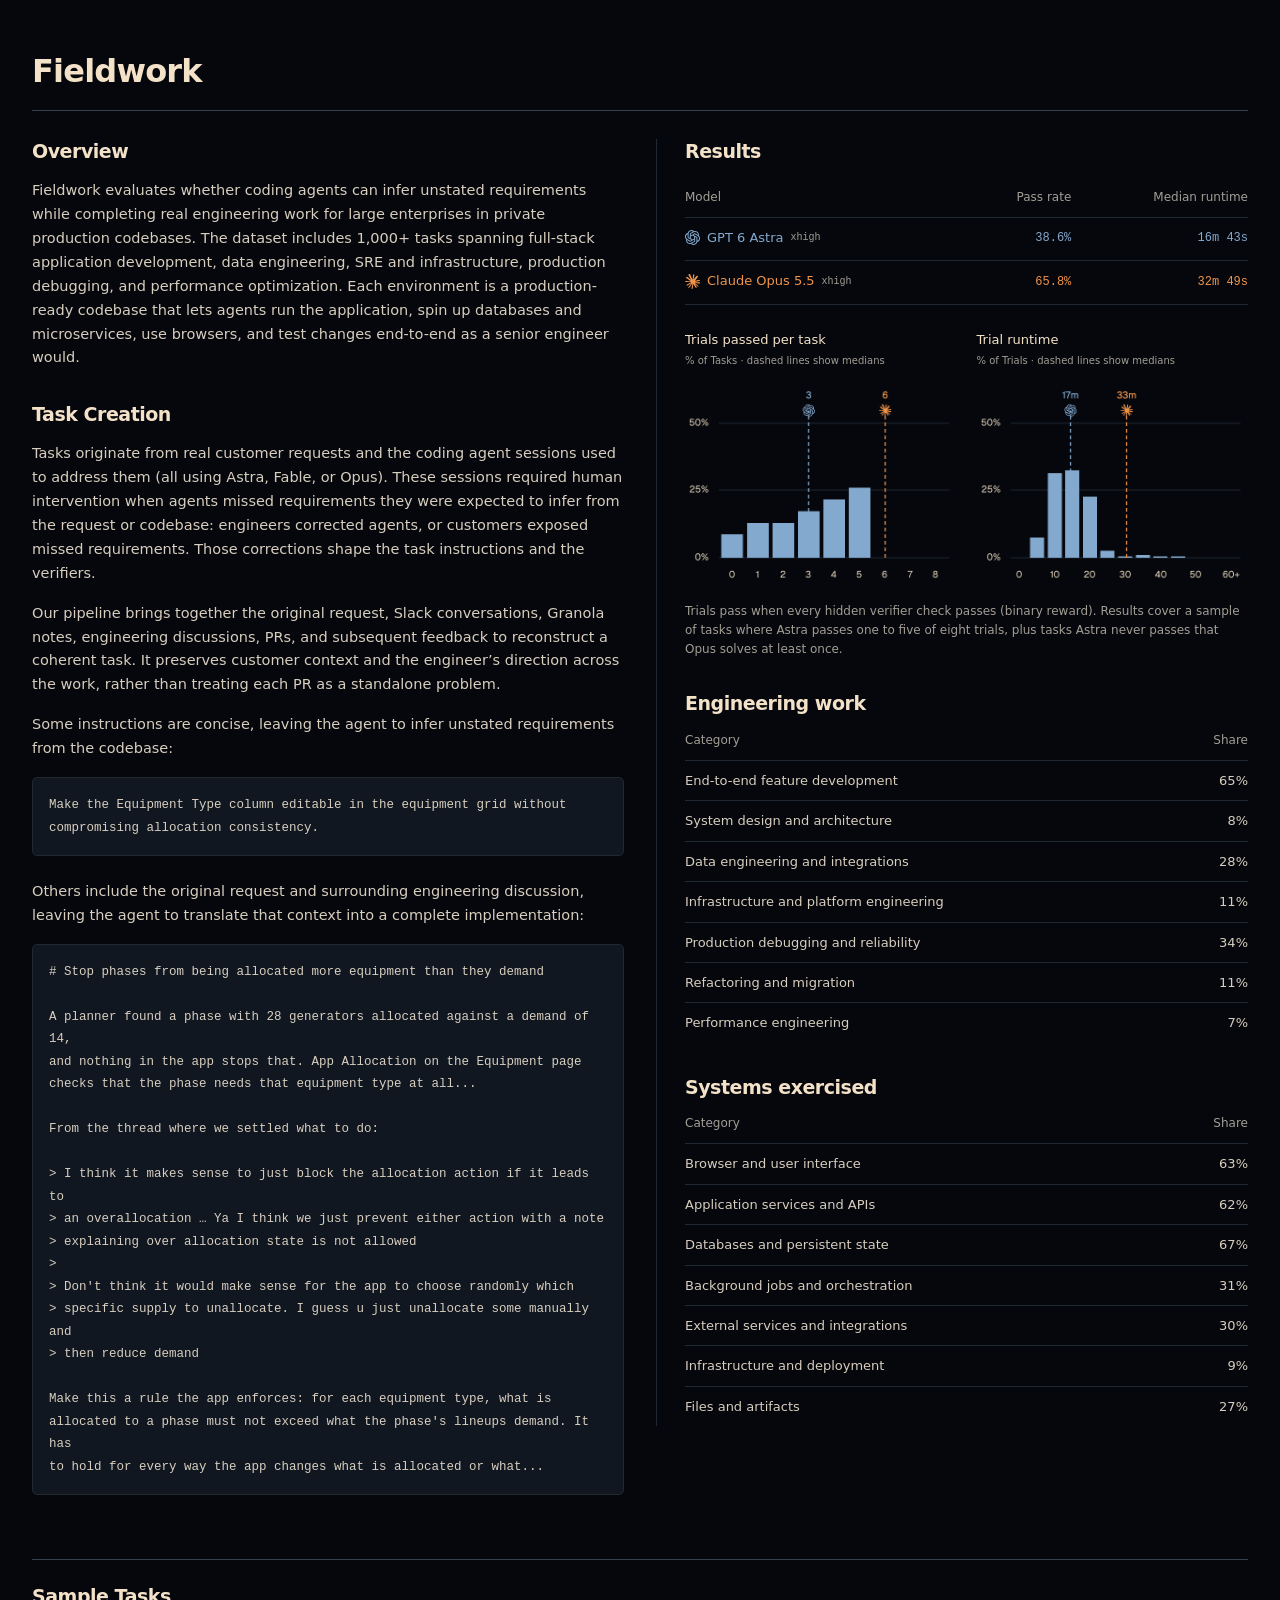
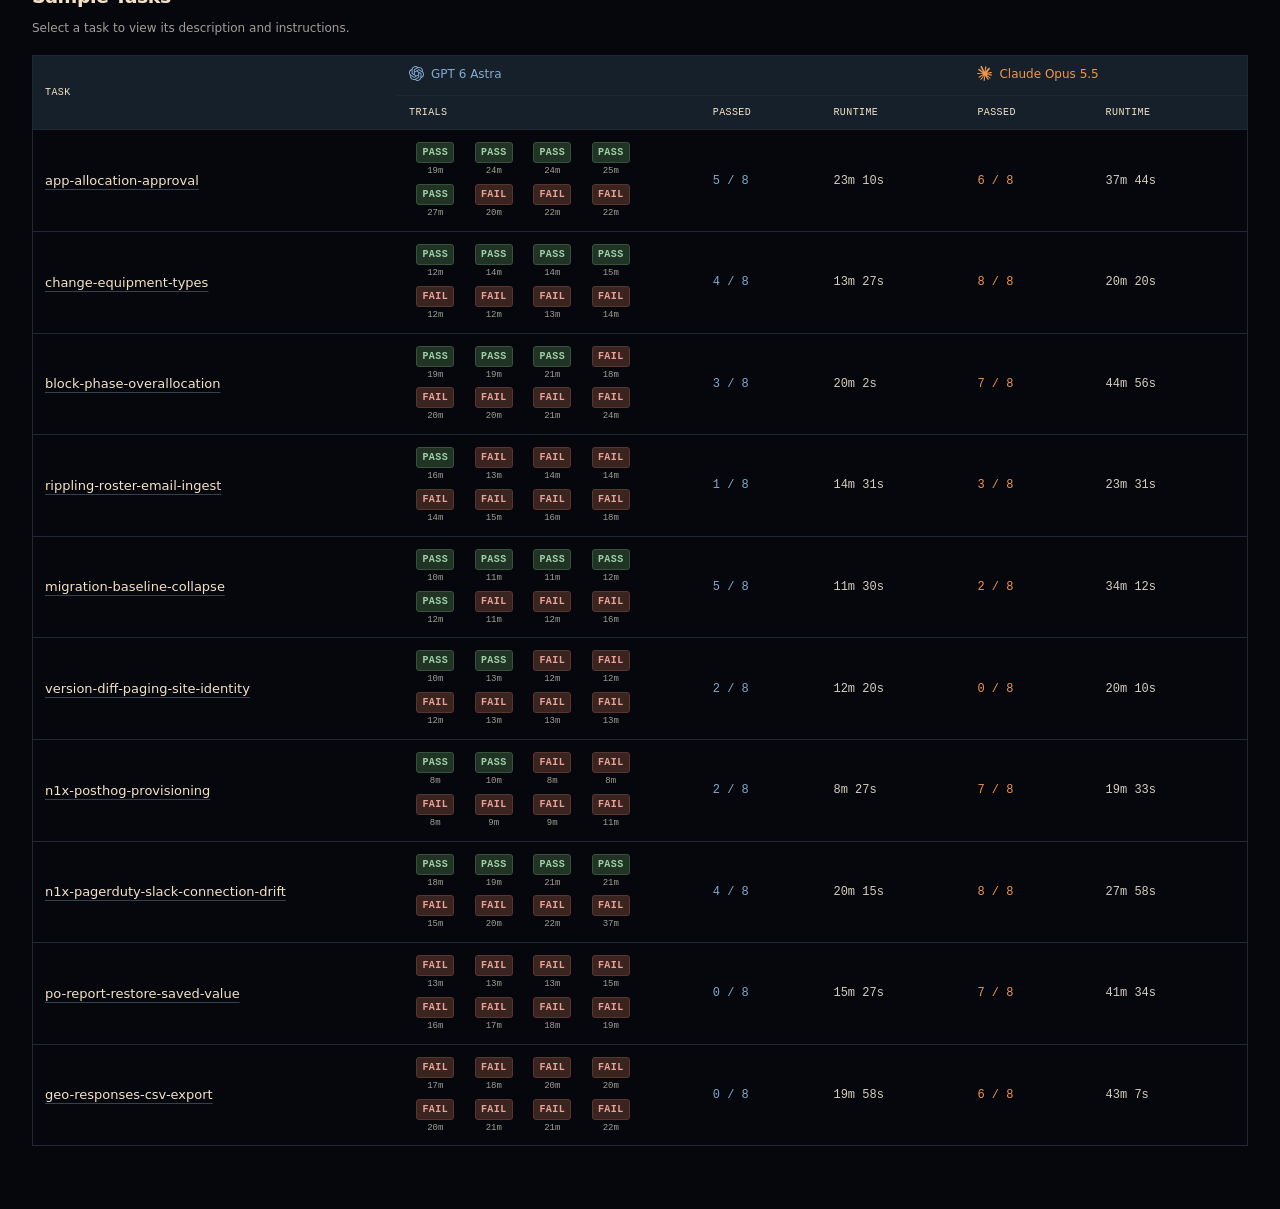
==== fieldwork/index.html @ 77f6440c "Add fieldwork" ====
<!DOCTYPE html>
<html lang="en">
<head>
  <meta charset="utf-8">
  <meta name="viewport" content="width=device-width, initial-scale=1">
  <meta name="description" content="Fieldwork evaluates coding agents on real engineering tasks in private production codebases.">
  <meta name="robots" content="noindex, nofollow">
  <meta name="color-scheme" content="dark">
  <title>Fieldwork</title>
  <style>
:root {
  color-scheme: dark;
  --paper: #05070c; --ink: #f4e2c8; --text: #d8cebf; --muted: #a39e95;
  --rule: #202832; --rule-strong: #35414e; --panel: #101720; --head: #16202a;
  --astra: #84a9ce; --opus: #f0954a;
  --mono: ui-monospace, SFMono-Regular, Menlo, Consolas, monospace;
}
* { box-sizing: border-box; }
body { margin: 0; background: var(--paper); color: var(--text); font: 14.5px/1.65 system-ui, sans-serif; }
main { max-width: 1344px; margin: 0 auto; padding: 52px 32px 64px; }
header { border-bottom: 1px solid var(--rule-strong); padding-bottom: 20px; }
h1,h2 { color: var(--ink); font-weight: 600; letter-spacing: -.025em; }
h1 { margin: 0; font-size: 32px; line-height: 1.2; }
h2 { margin: 0 0 14px; font-size: 19px; line-height: 1.35; }
p { margin: 0 0 16px; }
.columns { display: grid; grid-template-columns: 1fr 1fr; align-items: start; gap: 32px; margin-top: 28px; }
.columns > *, section { min-width: 0; }
section + section { margin-top: 32px; }
aside { padding-left: 28px; border-left: 1px solid var(--rule); }
pre { padding: 16px; margin: 12px 0 24px; background: var(--panel); border: 1px solid var(--rule); border-radius: 5px; white-space: pre-wrap; overflow-wrap: anywhere; font: 12.5px/1.8 var(--mono); }
code { font: inherit; }
table { width: 100%; border-collapse: collapse; font-size: 13px; font-variant-numeric: tabular-nums; }
th,td { font-weight: 400; text-align: left; }
.coverage th,.coverage td { padding: 9px 0; border-bottom: 1px solid var(--rule); }
.coverage thead th { padding-top: 0; color: var(--muted); font-size: 12px; }
.coverage td,.coverage th:last-child { text-align: right; padding-left: 20px; }
.coverage tbody tr:last-child > * { border-bottom: 0; }
.results th,.results td { padding: 9px 0; border-bottom: 1px solid var(--rule); }
.results th { color: var(--muted); font-size: 12px; }
.results td:not(:first-child),.results th:not(:first-child) { text-align: right; padding-left: 12px; white-space: nowrap; }
.results td:not(:first-child) { font-family: var(--mono); font-size: 12px; }
.model { display: inline-flex; align-items: center; gap: 7px; white-space: nowrap; }
.model-mark { width: 15px; height: 15px; flex-shrink: 0; }
.effort { color: var(--muted); font: 10px var(--mono); }
.astra { color: var(--astra); }
.opus { color: var(--opus); }
.charts { display: grid; grid-template-columns: 1fr 1fr; gap: 20px; margin: 24px 0 16px; }
figure { min-width: 0; margin: 0; }
figcaption { color: var(--ink); font-size: 13px; margin-bottom: 10px; }
figcaption span { display: block; color: var(--muted); font-size: 10px; margin-top: 2px; }
figure img { display: block; width: 100%; height: auto; }
.note { color: var(--muted); font-size: 12px; line-height: 1.6; }
.samples { border-top: 1px solid var(--rule-strong); padding-top: 24px; margin-top: 40px; }
.tasks { border: 1px solid var(--rule); }
.tasks thead th { padding: 9px 12px; background: var(--head); color: var(--ink); font: 10px/1.5 var(--mono); text-transform: uppercase; letter-spacing: .04em; }
.tasks thead .model { font-family: system-ui, sans-serif; font-size: 12px; text-transform: none; letter-spacing: 0; }
.tasks th,.tasks td { padding: 12px; border-bottom: 1px solid var(--rule); }
.tasks tbody th { color: var(--ink); overflow-wrap: anywhere; width: 30%; font-weight: 500; }
.tasks tbody tr:hover { background: var(--panel); }
.tasks .trials { width: 25%; }
.number { white-space: nowrap; font: 12px var(--mono); }
.trial-chips { display: grid; grid-template-columns: repeat(4,minmax(0,1fr)); gap: 7px 6px; max-width: 228px; }
.trial { display: flex; flex-direction: column; align-items: center; gap: 3px; }
.trial > span { padding: 2px 5px; border: 1px solid; border-radius: 3px; font: 600 10px/1.5 var(--mono); letter-spacing: .04em; }
.trial small { color: var(--muted); font: 9px/1.2 var(--mono); }
.trial.pass > span { background: #213325; color: #9fd0a8; border-color: #35523b; }
.trial.fail > span { background: #3a2420; color: #eaa197; border-color: #5a3530; }
@media (max-width: 1000px) {
  .columns { grid-template-columns: 1fr; }
  aside { border-left: 0; border-top: 1px solid var(--rule); padding: 28px 0 0; }
  .charts { gap: 32px; }
  .tasks th,.tasks td { padding: 10px 8px; }
  .tasks tbody th { width: 26%; }
}
@media (max-width: 760px) {
  main { padding: 32px 20px 40px; }
  .tasks,.tasks tbody { display: block; border: 0; }
  .tasks thead { position: absolute; width: 1px; height: 1px; overflow: hidden; clip-path: inset(50%); }
  .tasks tbody tr { display: grid; grid-template-columns: 1fr 1fr; border: 1px solid var(--rule); margin-bottom: 16px; }
  .tasks tbody th { width: auto; grid-column: 1 / -1; background: var(--head); padding: 12px 14px; }
  .tasks td { width: auto; padding: 12px 14px; border: 0; }
  .tasks td::before { content: attr(data-label); display: block; margin-bottom: 8px; font: 11px/1.5 system-ui, sans-serif; color: var(--muted); }
  .tasks td.trials { width: auto; grid-column: 1 / -1; border-bottom: 1px solid var(--rule); }
  .trial-chips { grid-template-columns: repeat(8,minmax(0,1fr)); max-width: 480px; }
}
@media (max-width: 480px) {
  .charts { grid-template-columns: 1fr; gap: 24px; }
  .model { gap: 5px; }
  .results { font-size: 12px; }
  .results td:not(:first-child),.results th:not(:first-child) { padding-left: 8px; }
  .trial-chips { grid-template-columns: repeat(4,minmax(0,1fr)); max-width: 240px; }
}
@media print {
  @page { size: A4; margin: 15mm; }
  body { print-color-adjust: exact; -webkit-print-color-adjust: exact; font-size: 10pt; }
  main { max-width: none; padding: 0; }
  .columns { display: block; }
  aside,.samples { break-before: page; border: 0; padding: 0; margin-top: 0; }
  .charts { grid-template-columns: 1fr 1fr; }
  pre { font-size: 8pt; }
  h2 { break-after: avoid; }
  figure,tr { break-inside: avoid; }
  .tasks { display: table; border: 1px solid var(--rule); font-size: 8pt; }
  .tasks thead { display: table-header-group; position: static; width: auto; height: auto; clip-path: none; }
  .tasks tbody { display: table-row-group; }
  .tasks tbody tr { display: table-row; }
  .tasks tbody th,.tasks td,.tasks td.trials { display: table-cell; width: auto; padding: 7px 5px; background: transparent; border-bottom: 1px solid var(--rule); }
  .tasks td::before { display: none; }
  .tasks thead th { padding: 7px 5px; }
  .number { font-size: 8pt; }
  .trial-chips { grid-template-columns: repeat(4,minmax(0,1fr)); gap: 5px 3px; }
  .trial > span { font-size: 7px; padding: 1px 3px; }
  .trial small { font-size: 7px; }
}

/* Task instructions are embedded below, so opening a sample needs no network. */
.task-open { border: 0; padding: 0; background: none; color: inherit; font: inherit; text-align: left; overflow-wrap: anywhere; cursor: pointer; text-decoration: underline; text-decoration-color: var(--rule-strong); text-underline-offset: 4px; }
.task-open:hover { text-decoration-color: var(--ink); }
.task-open:focus-visible,.dialog-close:focus-visible { outline: 2px solid var(--astra); outline-offset: 5px; border-radius: 2px; }
.tasks tbody tr { cursor: pointer; }
.samples-hint { color: var(--muted); font-size: 12px; margin-top: -5px; }
body.dialog-open { overflow: hidden; }
.task-dialog { width: calc(100% - 32px); max-width: 960px; max-height: 85dvh; padding: 0; margin: auto; border: 1px solid var(--rule-strong); border-radius: 10px; background: var(--paper); color: var(--text); box-shadow: 0 24px 90px #0009; }
.task-dialog[open] { display: flex; flex-direction: column; }
.task-dialog::backdrop { background: #000a; }
.task-dialog header { display: flex; align-items: flex-start; justify-content: space-between; gap: 20px; flex-shrink: 0; padding: 20px 24px; }
.task-dialog h2 { margin: 0; padding: 9px 0; font-size: 20px; overflow-wrap: anywhere; }
.dialog-close { flex-shrink: 0; width: 44px; height: 44px; border: 1px solid var(--rule); border-radius: 6px; color: var(--ink); background: var(--panel); font: 24px/1 system-ui, sans-serif; cursor: pointer; }
.dialog-close:hover { border-color: var(--muted); }
.dialog-body { padding: 24px; overflow-y: auto; overscroll-behavior: contain; min-height: 0; }
.dialog-body h3 { margin: 0 0 12px; color: var(--muted); font: 11px/1.5 var(--mono); letter-spacing: .08em; text-transform: uppercase; }
.dialog-body pre { margin-bottom: 0; }
@media (max-width: 480px) {
  .task-dialog { max-height: 90dvh; }
  .task-dialog header { padding: 12px 16px; gap: 10px; }
  .task-dialog h2 { font-size: 17px; }
  .dialog-body { padding: 20px 16px; }
}
@media print {
  .task-dialog,.samples-hint { display: none !important; }
  .task-open { text-decoration: none; }
  body.dialog-open { overflow: visible; }
}
</style>
</head>
<body>
<!-- Standalone snapshot of docs/fieldwork.pdf. Layout and model marks adapted from
     nplus1/zendo/web/src/components/public. Charts are embedded from the PDF. -->
<main>
  <article>
    <header><h1>Fieldwork</h1></header>
    <div class="columns">
      <div>
        <section aria-labelledby="overview"><h2 id="overview">Overview</h2><p>Fieldwork evaluates whether coding agents can infer unstated requirements while completing real engineering work for large enterprises in private production codebases. The dataset includes 1,000+ tasks spanning full-stack application development, data engineering, SRE and infrastructure, production debugging, and performance optimization. Each environment is a production-ready codebase that lets agents run the application, spin up databases and microservices, use browsers, and test changes end-to-end as a senior engineer would.</p></section>
        <section aria-labelledby="creation">
          <h2 id="creation">Task Creation</h2>
          <p>Tasks originate from real customer requests and the coding agent sessions used to address them (all using Astra, Fable, or Opus). These sessions required human intervention when agents missed requirements they were expected to infer from the request or codebase: engineers corrected agents, or customers exposed missed requirements. Those corrections shape the task instructions and the verifiers.</p><p>Our pipeline brings together the original request, Slack conversations, Granola notes, engineering discussions, PRs, and subsequent feedback to reconstruct a coherent task. It preserves customer context and the engineer’s direction across the work, rather than treating each PR as a standalone problem.</p><p>Some instructions are concise, leaving the agent to infer unstated requirements from the codebase:</p>
          <pre><code>Make the Equipment Type column editable in the equipment grid without compromising allocation consistency.</code></pre>
          <p>Others include the original request and surrounding engineering discussion, leaving the agent to translate that context into a complete implementation:</p>
          <pre><code># Stop phases from being allocated more equipment than they demand

A planner found a phase with 28 generators allocated against a demand of 14,
and nothing in the app stops that. App Allocation on the Equipment page
checks that the phase needs that equipment type at all...

From the thread where we settled what to do:

&gt; I think it makes sense to just block the allocation action if it leads to
&gt; an overallocation … Ya I think we just prevent either action with a note
&gt; explaining over allocation state is not allowed
&gt;
&gt; Don&#x27;t think it would make sense for the app to choose randomly which
&gt; specific supply to unallocate. I guess u just unallocate some manually and
&gt; then reduce demand

Make this a rule the app enforces: for each equipment type, what is
allocated to a phase must not exceed what the phase&#x27;s lineups demand. It has
to hold for every way the app changes what is allocated or what...</code></pre>
        </section>
      </div>
      <aside aria-label="Dataset results">
        <section aria-labelledby="results">
          <h2 id="results">Results</h2>
          <table class="results"><thead><tr><th scope="col">Model</th><th scope="col">Pass rate</th><th scope="col">Median runtime</th></tr></thead>
            <tbody>
              <tr><td><span class="model astra"><svg class="model-mark" viewBox="1.68 1.75 16.65 16.5" fill="currentColor" aria-hidden="true"><path d="M11.248 18.25q-.825 0-1.568-.314a4.3 4.3 0 0 1-1.32-.874 4 4 0 0 1-1.304.214 4 4 0 0 1-2.046-.544 4.27 4.27 0 0 1-1.518-1.485 4 4 0 0 1-.56-2.095q0-.48.131-1.04A4.4 4.4 0 0 1 2.04 10.71a4.07 4.07 0 0 1 .017-3.4 4.2 4.2 0 0 1 1.056-1.418 3.8 3.8 0 0 1 1.6-.842 3.9 3.9 0 0 1 .76-1.683q.593-.759 1.451-1.188a4.04 4.04 0 0 1 1.832-.429q.825 0 1.567.313.742.314 1.32.875a4 4 0 0 1 1.304-.215q1.106 0 2.046.545a4.14 4.14 0 0 1 1.501 1.485q.578.941.578 2.095 0 .48-.132 1.04.66.61 1.023 1.419.363.792.363 1.666 0 .892-.38 1.717a4.3 4.3 0 0 1-1.072 1.435 3.8 3.8 0 0 1-1.584.825 3.8 3.8 0 0 1-.775 1.683 4.06 4.06 0 0 1-1.436 1.188 4.04 4.04 0 0 1-1.832.429m-4.076-2.062q.825 0 1.435-.347l3.103-1.782a.36.36 0 0 0 .164-.313v-1.42L7.881 14.62a.67.67 0 0 1-.726 0l-3.118-1.798a.5.5 0 0 1-.017.115v.198q0 .841.396 1.551.413.693 1.139 1.089a3.2 3.2 0 0 0 1.617.412m.165-2.69a.4.4 0 0 0 .181.05q.083 0 .165-.05l1.238-.71-3.977-2.31a.7.7 0 0 1-.363-.643v-3.58q-.825.362-1.32 1.122a2.9 2.9 0 0 0-.495 1.65q0 .809.413 1.55.412.743 1.072 1.123zm3.91 3.663q.875 0 1.585-.396a2.96 2.96 0 0 0 1.534-2.64v-3.564a.32.32 0 0 0-.165-.297l-1.254-.726v4.604a.7.7 0 0 1-.363.643l-3.119 1.799a3 3 0 0 0 1.783.577m.627-6.039V8.878L10.01 7.822 8.129 8.878v2.244l1.881 1.056zM7.057 5.859a.7.7 0 0 1 .363-.644l3.119-1.798a3 3 0 0 0-1.782-.578q-.874 0-1.584.396A2.96 2.96 0 0 0 6.05 4.324a3.07 3.07 0 0 0-.396 1.551v3.547q0 .199.165.314l1.237.726zm8.383 7.887q.825-.364 1.303-1.123.495-.758.495-1.65a3.15 3.15 0 0 0-.412-1.55q-.413-.743-1.073-1.123l-3.086-1.782q-.099-.065-.181-.049a.3.3 0 0 0-.165.05l-1.238.692 3.993 2.327a.6.6 0 0 1 .264.264.64.64 0 0 1 .1.363zm-3.317-8.382a.63.63 0 0 1 .726 0l3.135 1.831v-.297q0-.792-.396-1.501a2.86 2.86 0 0 0-1.105-1.155q-.71-.43-1.65-.43-.825 0-1.436.347L8.294 5.941a.36.36 0 0 0-.165.314v1.418z"/></svg>GPT 6 Astra <span class="effort">xhigh</span></span></td><td class="astra">38.6%</td><td class="astra">16m 43s</td></tr>
              <tr><td><span class="model opus"><svg class="model-mark" viewBox="0 0 100 100" fill="currentColor" aria-hidden="true"><path d="m19.6 66.5 19.7-11 .3-1-.3-.5h-1l-3.3-.2-11.2-.3L14 53l-9.5-.5-2.4-.5L0 49l.2-1.5 2-1.3 2.9.2 6.3.5 9.5.6 6.9.4L38 49.1h1.6l.2-.7-.5-.4-.4-.4L29 41l-10.6-7-5.6-4.1-3-2-1.5-2-.6-4.2 2.7-3 3.7.3.9.2 3.7 2.9 8 6.1L37 36l1.5 1.2.6-.4.1-.3-.7-1.1L33 25l-6-10.4-2.7-4.3-.7-2.6c-.3-1-.4-2-.4-3l3-4.2L28 0l4.2.6L33.8 2l2.6 6 4.1 9.3L47 29.9l2 3.8 1 3.4.3 1h.7v-.5l.5-7.2 1-8.7 1-11.2.3-3.2 1.6-3.8 3-2L61 2.6l2 2.9-.3 1.8-1.1 7.7L59 27.1l-1.5 8.2h.9l1-1.1 4.1-5.4 6.9-8.6 3-3.5L77 13l2.3-1.8h4.3l3.1 4.7-1.4 4.9-4.4 5.6-3.7 4.7-5.3 7.1-3.2 5.7.3.4h.7l12-2.6 6.4-1.1 7.6-1.3 3.5 1.6.4 1.6-1.4 3.4-8.2 2-9.6 2-14.3 3.3-.2.1.2.3 6.4.6 2.8.2h6.8l12.6 1 3.3 2 1.9 2.7-.3 2-5.1 2.6-6.8-1.6-16-3.8-5.4-1.3h-.8v.4l4.6 4.5 8.3 7.5L89 80.1l.5 2.4-1.3 2-1.4-.2-9.2-7-3.6-3-8-6.8h-.5v.7l1.8 2.7 9.8 14.7.5 4.5-.7 1.4-2.6 1-2.7-.6-5.8-8-6-9-4.7-8.2-.5.4-2.9 30.2-1.3 1.5-3 1.2-2.5-2-1.4-3 1.4-6.2 1.6-8 1.3-6.4 1.2-7.9.7-2.6v-.2H49L43 72l-9 12.3-7.2 7.6-1.7.7-3-1.5.3-2.8L24 86l10-12.8 6-7.9 4-4.6-.1-.5h-.3L17.2 77.4l-4.7.6-2-2 .2-3 1-1 8-5.5Z"/></svg>Claude Opus 5.5 <span class="effort">xhigh</span></span></td><td class="opus">65.8%</td><td class="opus">32m 49s</td></tr>
            </tbody>
          </table>
          <div class="charts"><figure><figcaption>Trials passed per task<span>% of Tasks · dashed lines show medians</span></figcaption><img src="[data-uri]" width="578" height="440" alt="Astra trials passed per task, from zero to eight. Median: Astra 3, Opus 6."></figure><figure><figcaption>Trial runtime<span>% of Trials · dashed lines show medians</span></figcaption><img src="[data-uri]" width="578" height="440" alt="Astra trial runtime distribution in minutes. Median: Astra 17 minutes, Opus 33 minutes."></figure></div>
          <p class="note">Trials pass when every hidden verifier check passes (binary reward). Results cover a sample of tasks where Astra passes one to five of eight trials, plus tasks Astra never passes that Opus solves at least once.</p>
        </section>
        <section aria-label="Engineering work"><h2>Engineering work</h2><table class="coverage"><thead><tr><th scope="col">Category</th><th scope="col">Share</th></tr></thead><tbody><tr><th scope="row">End-to-end feature development</th><td>65%</td></tr><tr><th scope="row">System design and architecture</th><td>8%</td></tr><tr><th scope="row">Data engineering and integrations</th><td>28%</td></tr><tr><th scope="row">Infrastructure and platform engineering</th><td>11%</td></tr><tr><th scope="row">Production debugging and reliability</th><td>34%</td></tr><tr><th scope="row">Refactoring and migration</th><td>11%</td></tr><tr><th scope="row">Performance engineering</th><td>7%</td></tr></tbody></table></section>
        <section aria-label="Systems exercised"><h2>Systems exercised</h2><table class="coverage"><thead><tr><th scope="col">Category</th><th scope="col">Share</th></tr></thead><tbody><tr><th scope="row">Browser and user interface</th><td>63%</td></tr><tr><th scope="row">Application services and APIs</th><td>62%</td></tr><tr><th scope="row">Databases and persistent state</th><td>67%</td></tr><tr><th scope="row">Background jobs and orchestration</th><td>31%</td></tr><tr><th scope="row">External services and integrations</th><td>30%</td></tr><tr><th scope="row">Infrastructure and deployment</th><td>9%</td></tr><tr><th scope="row">Files and artifacts</th><td>27%</td></tr></tbody></table></section>
      </aside>
    </div>
    <section class="samples" aria-labelledby="samples">
      <h2 id="samples">Sample Tasks</h2>
      <p class="samples-hint">Select a task to view its description and instructions.</p>
      <table class="tasks">
        <thead>
          <tr><th scope="col" rowspan="2">Task</th><th scope="colgroup" colspan="3"><span class="model astra"><svg class="model-mark" viewBox="1.68 1.75 16.65 16.5" fill="currentColor" aria-hidden="true"><path d="M11.248 18.25q-.825 0-1.568-.314a4.3 4.3 0 0 1-1.32-.874 4 4 0 0 1-1.304.214 4 4 0 0 1-2.046-.544 4.27 4.27 0 0 1-1.518-1.485 4 4 0 0 1-.56-2.095q0-.48.131-1.04A4.4 4.4 0 0 1 2.04 10.71a4.07 4.07 0 0 1 .017-3.4 4.2 4.2 0 0 1 1.056-1.418 3.8 3.8 0 0 1 1.6-.842 3.9 3.9 0 0 1 .76-1.683q.593-.759 1.451-1.188a4.04 4.04 0 0 1 1.832-.429q.825 0 1.567.313.742.314 1.32.875a4 4 0 0 1 1.304-.215q1.106 0 2.046.545a4.14 4.14 0 0 1 1.501 1.485q.578.941.578 2.095 0 .48-.132 1.04.66.61 1.023 1.419.363.792.363 1.666 0 .892-.38 1.717a4.3 4.3 0 0 1-1.072 1.435 3.8 3.8 0 0 1-1.584.825 3.8 3.8 0 0 1-.775 1.683 4.06 4.06 0 0 1-1.436 1.188 4.04 4.04 0 0 1-1.832.429m-4.076-2.062q.825 0 1.435-.347l3.103-1.782a.36.36 0 0 0 .164-.313v-1.42L7.881 14.62a.67.67 0 0 1-.726 0l-3.118-1.798a.5.5 0 0 1-.017.115v.198q0 .841.396 1.551.413.693 1.139 1.089a3.2 3.2 0 0 0 1.617.412m.165-2.69a.4.4 0 0 0 .181.05q.083 0 .165-.05l1.238-.71-3.977-2.31a.7.7 0 0 1-.363-.643v-3.58q-.825.362-1.32 1.122a2.9 2.9 0 0 0-.495 1.65q0 .809.413 1.55.412.743 1.072 1.123zm3.91 3.663q.875 0 1.585-.396a2.96 2.96 0 0 0 1.534-2.64v-3.564a.32.32 0 0 0-.165-.297l-1.254-.726v4.604a.7.7 0 0 1-.363.643l-3.119 1.799a3 3 0 0 0 1.783.577m.627-6.039V8.878L10.01 7.822 8.129 8.878v2.244l1.881 1.056zM7.057 5.859a.7.7 0 0 1 .363-.644l3.119-1.798a3 3 0 0 0-1.782-.578q-.874 0-1.584.396A2.96 2.96 0 0 0 6.05 4.324a3.07 3.07 0 0 0-.396 1.551v3.547q0 .199.165.314l1.237.726zm8.383 7.887q.825-.364 1.303-1.123.495-.758.495-1.65a3.15 3.15 0 0 0-.412-1.55q-.413-.743-1.073-1.123l-3.086-1.782q-.099-.065-.181-.049a.3.3 0 0 0-.165.05l-1.238.692 3.993 2.327a.6.6 0 0 1 .264.264.64.64 0 0 1 .1.363zm-3.317-8.382a.63.63 0 0 1 .726 0l3.135 1.831v-.297q0-.792-.396-1.501a2.86 2.86 0 0 0-1.105-1.155q-.71-.43-1.65-.43-.825 0-1.436.347L8.294 5.941a.36.36 0 0 0-.165.314v1.418z"/></svg>GPT 6 Astra</span></th><th scope="colgroup" colspan="2"><span class="model opus"><svg class="model-mark" viewBox="0 0 100 100" fill="currentColor" aria-hidden="true"><path d="m19.6 66.5 19.7-11 .3-1-.3-.5h-1l-3.3-.2-11.2-.3L14 53l-9.5-.5-2.4-.5L0 49l.2-1.5 2-1.3 2.9.2 6.3.5 9.5.6 6.9.4L38 49.1h1.6l.2-.7-.5-.4-.4-.4L29 41l-10.6-7-5.6-4.1-3-2-1.5-2-.6-4.2 2.7-3 3.7.3.9.2 3.7 2.9 8 6.1L37 36l1.5 1.2.6-.4.1-.3-.7-1.1L33 25l-6-10.4-2.7-4.3-.7-2.6c-.3-1-.4-2-.4-3l3-4.2L28 0l4.2.6L33.8 2l2.6 6 4.1 9.3L47 29.9l2 3.8 1 3.4.3 1h.7v-.5l.5-7.2 1-8.7 1-11.2.3-3.2 1.6-3.8 3-2L61 2.6l2 2.9-.3 1.8-1.1 7.7L59 27.1l-1.5 8.2h.9l1-1.1 4.1-5.4 6.9-8.6 3-3.5L77 13l2.3-1.8h4.3l3.1 4.7-1.4 4.9-4.4 5.6-3.7 4.7-5.3 7.1-3.2 5.7.3.4h.7l12-2.6 6.4-1.1 7.6-1.3 3.5 1.6.4 1.6-1.4 3.4-8.2 2-9.6 2-14.3 3.3-.2.1.2.3 6.4.6 2.8.2h6.8l12.6 1 3.3 2 1.9 2.7-.3 2-5.1 2.6-6.8-1.6-16-3.8-5.4-1.3h-.8v.4l4.6 4.5 8.3 7.5L89 80.1l.5 2.4-1.3 2-1.4-.2-9.2-7-3.6-3-8-6.8h-.5v.7l1.8 2.7 9.8 14.7.5 4.5-.7 1.4-2.6 1-2.7-.6-5.8-8-6-9-4.7-8.2-.5.4-2.9 30.2-1.3 1.5-3 1.2-2.5-2-1.4-3 1.4-6.2 1.6-8 1.3-6.4 1.2-7.9.7-2.6v-.2H49L43 72l-9 12.3-7.2 7.6-1.7.7-3-1.5.3-2.8L24 86l10-12.8 6-7.9 4-4.6-.1-.5h-.3L17.2 77.4l-4.7.6-2-2 .2-3 1-1 8-5.5Z"/></svg>Claude Opus 5.5</span></th></tr>
          <tr><th scope="col">Trials</th><th scope="col">Passed</th><th scope="col">Runtime</th><th scope="col">Passed</th><th scope="col">Runtime</th></tr>
        </thead>
        <tbody><tr>
          <th scope="row"><button class="task-open" type="button" data-task="app-allocation-approval" aria-haspopup="dialog" aria-controls="task-dialog" aria-label="View instructions for app-allocation-approval">app-allocation-approval</button></th>
          <td class="trials" data-label="Astra trials"><div class="trial-chips"><span class="trial pass"><span>PASS</span><small>19m</small></span><span class="trial pass"><span>PASS</span><small>24m</small></span><span class="trial pass"><span>PASS</span><small>24m</small></span><span class="trial pass"><span>PASS</span><small>25m</small></span><span class="trial pass"><span>PASS</span><small>27m</small></span><span class="trial fail"><span>FAIL</span><small>20m</small></span><span class="trial fail"><span>FAIL</span><small>22m</small></span><span class="trial fail"><span>FAIL</span><small>22m</small></span></div></td>
          <td class="number astra" data-label="Astra passed">5 / 8</td>
          <td class="number" data-label="Astra runtime">23m 10s</td>
          <td class="number opus" data-label="Opus passed">6 / 8</td>
          <td class="number" data-label="Opus runtime">37m 44s</td>
        </tr><tr>
          <th scope="row"><button class="task-open" type="button" data-task="change-equipment-types" aria-haspopup="dialog" aria-controls="task-dialog" aria-label="View instructions for change-equipment-types">change-equipment-types</button></th>
          <td class="trials" data-label="Astra trials"><div class="trial-chips"><span class="trial pass"><span>PASS</span><small>12m</small></span><span class="trial pass"><span>PASS</span><small>14m</small></span><span class="trial pass"><span>PASS</span><small>14m</small></span><span class="trial pass"><span>PASS</span><small>15m</small></span><span class="trial fail"><span>FAIL</span><small>12m</small></span><span class="trial fail"><span>FAIL</span><small>12m</small></span><span class="trial fail"><span>FAIL</span><small>13m</small></span><span class="trial fail"><span>FAIL</span><small>14m</small></span></div></td>
          <td class="number astra" data-label="Astra passed">4 / 8</td>
          <td class="number" data-label="Astra runtime">13m 27s</td>
          <td class="number opus" data-label="Opus passed">8 / 8</td>
          <td class="number" data-label="Opus runtime">20m 20s</td>
        </tr><tr>
          <th scope="row"><button class="task-open" type="button" data-task="block-phase-overallocation" aria-haspopup="dialog" aria-controls="task-dialog" aria-label="View instructions for block-phase-overallocation">block-phase-overallocation</button></th>
          <td class="trials" data-label="Astra trials"><div class="trial-chips"><span class="trial pass"><span>PASS</span><small>19m</small></span><span class="trial pass"><span>PASS</span><small>19m</small></span><span class="trial pass"><span>PASS</span><small>21m</small></span><span class="trial fail"><span>FAIL</span><small>18m</small></span><span class="trial fail"><span>FAIL</span><small>20m</small></span><span class="trial fail"><span>FAIL</span><small>20m</small></span><span class="trial fail"><span>FAIL</span><small>21m</small></span><span class="trial fail"><span>FAIL</span><small>24m</small></span></div></td>
          <td class="number astra" data-label="Astra passed">3 / 8</td>
          <td class="number" data-label="Astra runtime">20m 2s</td>
          <td class="number opus" data-label="Opus passed">7 / 8</td>
          <td class="number" data-label="Opus runtime">44m 56s</td>
        </tr><tr>
          <th scope="row"><button class="task-open" type="button" data-task="rippling-roster-email-ingest" aria-haspopup="dialog" aria-controls="task-dialog" aria-label="View instructions for rippling-roster-email-ingest">rippling-roster-email-ingest</button></th>
          <td class="trials" data-label="Astra trials"><div class="trial-chips"><span class="trial pass"><span>PASS</span><small>16m</small></span><span class="trial fail"><span>FAIL</span><small>13m</small></span><span class="trial fail"><span>FAIL</span><small>14m</small></span><span class="trial fail"><span>FAIL</span><small>14m</small></span><span class="trial fail"><span>FAIL</span><small>14m</small></span><span class="trial fail"><span>FAIL</span><small>15m</small></span><span class="trial fail"><span>FAIL</span><small>16m</small></span><span class="trial fail"><span>FAIL</span><small>18m</small></span></div></td>
          <td class="number astra" data-label="Astra passed">1 / 8</td>
          <td class="number" data-label="Astra runtime">14m 31s</td>
          <td class="number opus" data-label="Opus passed">3 / 8</td>
          <td class="number" data-label="Opus runtime">23m 31s</td>
        </tr><tr>
          <th scope="row"><button class="task-open" type="button" data-task="migration-baseline-collapse" aria-haspopup="dialog" aria-controls="task-dialog" aria-label="View instructions for migration-baseline-collapse">migration-baseline-collapse</button></th>
          <td class="trials" data-label="Astra trials"><div class="trial-chips"><span class="trial pass"><span>PASS</span><small>10m</small></span><span class="trial pass"><span>PASS</span><small>11m</small></span><span class="trial pass"><span>PASS</span><small>11m</small></span><span class="trial pass"><span>PASS</span><small>12m</small></span><span class="trial pass"><span>PASS</span><small>12m</small></span><span class="trial fail"><span>FAIL</span><small>11m</small></span><span class="trial fail"><span>FAIL</span><small>12m</small></span><span class="trial fail"><span>FAIL</span><small>16m</small></span></div></td>
          <td class="number astra" data-label="Astra passed">5 / 8</td>
          <td class="number" data-label="Astra runtime">11m 30s</td>
          <td class="number opus" data-label="Opus passed">2 / 8</td>
          <td class="number" data-label="Opus runtime">34m 12s</td>
        </tr><tr>
          <th scope="row"><button class="task-open" type="button" data-task="version-diff-paging-site-identity" aria-haspopup="dialog" aria-controls="task-dialog" aria-label="View instructions for version-diff-paging-site-identity">version-diff-paging-site-identity</button></th>
          <td class="trials" data-label="Astra trials"><div class="trial-chips"><span class="trial pass"><span>PASS</span><small>10m</small></span><span class="trial pass"><span>PASS</span><small>13m</small></span><span class="trial fail"><span>FAIL</span><small>12m</small></span><span class="trial fail"><span>FAIL</span><small>12m</small></span><span class="trial fail"><span>FAIL</span><small>12m</small></span><span class="trial fail"><span>FAIL</span><small>13m</small></span><span class="trial fail"><span>FAIL</span><small>13m</small></span><span class="trial fail"><span>FAIL</span><small>13m</small></span></div></td>
          <td class="number astra" data-label="Astra passed">2 / 8</td>
          <td class="number" data-label="Astra runtime">12m 20s</td>
          <td class="number opus" data-label="Opus passed">0 / 8</td>
          <td class="number" data-label="Opus runtime">20m 10s</td>
        </tr><tr>
          <th scope="row"><button class="task-open" type="button" data-task="n1x-posthog-provisioning" aria-haspopup="dialog" aria-controls="task-dialog" aria-label="View instructions for n1x-posthog-provisioning">n1x-posthog-provisioning</button></th>
          <td class="trials" data-label="Astra trials"><div class="trial-chips"><span class="trial pass"><span>PASS</span><small>8m</small></span><span class="trial pass"><span>PASS</span><small>10m</small></span><span class="trial fail"><span>FAIL</span><small>8m</small></span><span class="trial fail"><span>FAIL</span><small>8m</small></span><span class="trial fail"><span>FAIL</span><small>8m</small></span><span class="trial fail"><span>FAIL</span><small>9m</small></span><span class="trial fail"><span>FAIL</span><small>9m</small></span><span class="trial fail"><span>FAIL</span><small>11m</small></span></div></td>
          <td class="number astra" data-label="Astra passed">2 / 8</td>
          <td class="number" data-label="Astra runtime">8m 27s</td>
          <td class="number opus" data-label="Opus passed">7 / 8</td>
          <td class="number" data-label="Opus runtime">19m 33s</td>
        </tr><tr>
          <th scope="row"><button class="task-open" type="button" data-task="n1x-pagerduty-slack-connection-drift" aria-haspopup="dialog" aria-controls="task-dialog" aria-label="View instructions for n1x-pagerduty-slack-connection-drift">n1x-pagerduty-slack-connection-drift</button></th>
          <td class="trials" data-label="Astra trials"><div class="trial-chips"><span class="trial pass"><span>PASS</span><small>18m</small></span><span class="trial pass"><span>PASS</span><small>19m</small></span><span class="trial pass"><span>PASS</span><small>21m</small></span><span class="trial pass"><span>PASS</span><small>21m</small></span><span class="trial fail"><span>FAIL</span><small>15m</small></span><span class="trial fail"><span>FAIL</span><small>20m</small></span><span class="trial fail"><span>FAIL</span><small>22m</small></span><span class="trial fail"><span>FAIL</span><small>37m</small></span></div></td>
          <td class="number astra" data-label="Astra passed">4 / 8</td>
          <td class="number" data-label="Astra runtime">20m 15s</td>
          <td class="number opus" data-label="Opus passed">8 / 8</td>
          <td class="number" data-label="Opus runtime">27m 58s</td>
        </tr><tr>
          <th scope="row"><button class="task-open" type="button" data-task="po-report-restore-saved-value" aria-haspopup="dialog" aria-controls="task-dialog" aria-label="View instructions for po-report-restore-saved-value">po-report-restore-saved-value</button></th>
          <td class="trials" data-label="Astra trials"><div class="trial-chips"><span class="trial fail"><span>FAIL</span><small>13m</small></span><span class="trial fail"><span>FAIL</span><small>13m</small></span><span class="trial fail"><span>FAIL</span><small>13m</small></span><span class="trial fail"><span>FAIL</span><small>15m</small></span><span class="trial fail"><span>FAIL</span><small>16m</small></span><span class="trial fail"><span>FAIL</span><small>17m</small></span><span class="trial fail"><span>FAIL</span><small>18m</small></span><span class="trial fail"><span>FAIL</span><small>19m</small></span></div></td>
          <td class="number astra" data-label="Astra passed">0 / 8</td>
          <td class="number" data-label="Astra runtime">15m 27s</td>
          <td class="number opus" data-label="Opus passed">7 / 8</td>
          <td class="number" data-label="Opus runtime">41m 34s</td>
        </tr><tr>
          <th scope="row"><button class="task-open" type="button" data-task="geo-responses-csv-export" aria-haspopup="dialog" aria-controls="task-dialog" aria-label="View instructions for geo-responses-csv-export">geo-responses-csv-export</button></th>
          <td class="trials" data-label="Astra trials"><div class="trial-chips"><span class="trial fail"><span>FAIL</span><small>17m</small></span><span class="trial fail"><span>FAIL</span><small>18m</small></span><span class="trial fail"><span>FAIL</span><small>20m</small></span><span class="trial fail"><span>FAIL</span><small>20m</small></span><span class="trial fail"><span>FAIL</span><small>20m</small></span><span class="trial fail"><span>FAIL</span><small>21m</small></span><span class="trial fail"><span>FAIL</span><small>21m</small></span><span class="trial fail"><span>FAIL</span><small>22m</small></span></div></td>
          <td class="number astra" data-label="Astra passed">0 / 8</td>
          <td class="number" data-label="Astra runtime">19m 58s</td>
          <td class="number opus" data-label="Opus passed">6 / 8</td>
          <td class="number" data-label="Opus runtime">43m 7s</td>
        </tr></tbody>
      </table>
    </section>
  </article>
</main>

<dialog class="task-dialog" id="task-dialog" aria-labelledby="task-dialog-title">
  <header>
    <h2 id="task-dialog-title"></h2>
    <button class="dialog-close" type="button" aria-label="Close instructions" autofocus>×</button>
  </header>
  <div class="dialog-body" id="task-dialog-body"></div>
</dialog>

<template id="task-app-allocation-approval">
  <section><h3>Description</h3><p>A supply chain team asked us to add approval for high-value equipment allocations. Equipment can be reassigned and project needs can change while a proposal waits for review. The agent must infer how earlier proposals should be handled so that approvals remain consistent with current equipment assignments and project needs.</p></section>
  <section><h3>Instruction</h3><pre><code>From this week&#x27;s sync with the equipment team, on allocation approval:

&gt; Below the threshold, anyone can approve immediately. Above it, they submit
&gt; a proposal for someone with the allocation-approval permission. Approvers
&gt; can approve their own proposals.

We settled on $3M as the threshold.

Today anyone who can edit equipment changes App Allocation straight from the
Equipment page, a cell at a time or with bulk edit, and it is live at once.
Put approval gating on that:

- App Allocation edits, clearing one included, no longer write anything.
  They queue up on the page and the user submits the whole queue as one
  allocation run, like the ones the optimizer makes. Current allocations do
  not change until a run is approved. Anything the direct edit refused (a
  destination with no demand for that equipment, or more units than the
  destination still needs) is refused when it is submitted. The old
  direct-write paths must refuse App Allocation changes.
- On submit the user either proposes it for review or approves it right
  away. Approving right away is allowed when they hold the Commit
  allocations grant (relabel it &quot;Approve allocations&quot;), or when the change
  is worth under $3M: units times the Equipment page&#x27;s unit cost, summed
  over every piece of equipment it touches, cleared ones included.
  Equipment with no cost counts as $0.
- A saved proposal always needs someone with the grant to approve it,
  whatever it is worth. Approving one is committing its run.
- Approving applies the whole run or none of it, and only once. If the
  equipment&#x27;s allocation changed after the proposal was made (another
  proposal for it was approved first, say), or the destination no longer
  has room, refuse it and change nothing.
- The proposer, or anyone with the grant, can cancel a pending proposal.
  Canceled proposals stay in the run history, shown as canceled, and can
  never be approved.

The submit and cancel endpoints are already in
`web/src/api/allocate/allocate.manual-runs.schema.ts` and
`web/src/api/allocate/allocate.cancel.schema.ts`.

## Environment

PostgreSQL on localhost:5432 and the local database endpoint the app&#x27;s
driver uses are running when you start, and the dev env files point at the
dev database.</code></pre></section>
</template>
<template id="task-change-equipment-types">
  <section><h3>Description</h3><p>An operations team asked us to let users correct equipment types directly in a planning table. Those types also determine which project requirements the equipment can satisfy. The agent has to infer how correcting a type should impact existing assignments or pending allocation plans relying on the old type.</p></section>
  <section><h3>Instruction</h3><pre><code>Can we make the Equipment Type column editable in the Equipment tab? Operators need to correct the type on a batch of equipment right in the grid, picking it from the equipment catalog. Container should be an option too, and the skids: they&#x27;re catalog entries like the rest, and some batches already carry them.

A type change can&#x27;t leave allocations pointing at the wrong type: not an App Allocation already on that equipment, and not an allocation run that was solved before the change and hasn&#x27;t been committed yet. Uncommitted runs shouldn&#x27;t stop anyone fixing a type, though: if a batch is in a solved run that hasn&#x27;t been committed, an operator&#x27;s fix to its type still saves, and it&#x27;s that run that can&#x27;t be committed any more.

## Environment

PostgreSQL on localhost:5432 and the local database endpoint the app&#x27;s
driver uses are running when you start, and the dev env files point at the
dev database.</code></pre></section>
</template>
<template id="task-block-phase-overallocation">
  <section><h3>Description</h3><p>An equipment planner asked us to prevent projects from being assigned more equipment than they need. Some allocations record their equipment type directly, while others inherit it from the group they belong to. The agent must infer from the app’s existing allocation logic how these different records should count toward demand.</p></section>
  <section><h3>Instruction excerpt</h3><pre><code># Stop phases from being allocated more equipment than they demand

A planner found a phase with 28 generators allocated against a demand of 14,
and nothing in the app stops that.

[…]

Make this a rule the app enforces: for each equipment type, what is
allocated to a phase must not exceed what the phase&#x27;s lineups demand. It has
to hold for every way the app changes what is allocated or what a phase
demands, not just App Allocation. A change that would put a phase over, or
push a phase that is already over further over, is refused with an error
that says what is wrong, and nothing from that change is saved. The app never
unassigns equipment on the user&#x27;s behalf.

[…]

Two people working at the same time must not be able to push a phase over
between them.

## Environment

PostgreSQL on localhost:5432 and the local database endpoint the app&#x27;s
driver uses are running when you start, and the dev env files point at the
dev database.</code></pre></section>
</template>
<template id="task-rippling-roster-email-ingest">
  <section><h3>Description</h3><p>A client asked us to replace a paid employee-data API with emailed spreadsheets to reduce costs. The warehouse links each employee record back to the source data it came from. The agent must infer from the existing ingestion pipeline how to preserve that traceability when the data arrives through a different channel.</p></section>
  <section><h3>Instruction</h3><pre><code>Our Rippling API plan costs too much, so HR ops now has Rippling email each portfolio company&#x27;s daily **Employee Roster (All Statuses)** report to our shared ingest mailbox, `data-ingest@nplus1.dev`. Move our Rippling worker ingest onto those emails and retire the paid API path: from now on the emailed report is the only way a company gets Rippling data.

From the thread:

&gt; same warehouse principle that each day we do a full replace based on the data we pull in that day, so we are not source of truth - otherwise keep things clean / simple

- Read the mailbox the way we read the BigQuery mirror, as our ingestion service account, using domain-wide delegation to act as `data-ingest@nplus1.dev`. Workspace has granted that delegation `gmail.readonly` and nothing else.
- Rippling sends every company&#x27;s report from the same address with the same subject and one XLSX roster attached; only the email body tells companies apart. Saved copies of two of them are in `backend/jobs/samples/rippling-roster/`. Admins set each company&#x27;s routing text, a phrase from the body of that company&#x27;s report email (its report&#x27;s name, say, or the company name in the footer), on the Integrations page, so adding a company needs no code change. The page saves it through the contract in `web/src/api/integrations/rippling-report-route.contract.ts`. Anything else that lands in the mailbox is not ours to ingest.
- For each configured company, its newest report fully replaces that company&#x27;s rows in `core.workers`. A report more than 48 hours old is stale. If any configured company&#x27;s newest report is missing, stale or malformed, the run fails and leaves `core.workers` as it was.
- On Integrations, a company&#x27;s Rippling should show as connected once its report has been ingested.
- Run it as the `core-workers-rippling-report` job in `backend/jobs.yaml`.

## Environment

PostgreSQL on localhost:5432 and the local database endpoint the app&#x27;s
driver uses are running when you start, and the dev env files point at the
dev database.</code></pre></section>
</template>
<template id="task-migration-baseline-collapse">
  <section><h3>Description</h3><p>An engineer was asked to collapse a long history of database migrations into a smaller, cleaner baseline. Existing databases have already run the old migrations and track which changes they’ve applied. The agent must infer how the new setup should account for that history and how future updates should apply.</p></section>
  <section><h3>Instruction excerpt</h3><pre><code># Collapse the migration history into a baseline

`db/migrations` has grown to 117 incremental files (creates, alters, renames,
one-off fixes) and there is a separate `db/backfills/` folder of data
corrections. We are handing this repository to another team and we don&#x27;t want
to give them extra info on our history. From our tech lead:

&gt; i think we can have ai collapse into in some reasonable set of migrations
&gt; deduping and removing things that have gotten removed or changed
&gt;
&gt; id expect it to come back with like 5-10 migrations

Replace the incremental migrations and `db/backfills/` with a small baseline
that describes the database as it stands today.

- Running `db/migrate.sh` against an empty database has to give the same
  schema the current migrations give: everything `pg_dump --schema-only`
  would show.
- Our existing databases already have today&#x27;s schema. We will rewrite
  `meta.schema_migrations` on them to list the new files; after that,
  `migrate.sh` must find nothing to apply.
- Not every copy will get that rewrite: Neon forks made with `just db fork`
  and exports restored before the collapse still list the old migrations,
  sometimes with a few names that no file has any more (files we renamed).
  When `migrate.sh` meets such a copy and it lists every migration the
  baseline replaces, it must switch the copy over itself, as if we had
  rewritten its `meta.schema_migrations` for the collapse, without touching
  its schema or data. A copy that is missing any of them is behind today&#x27;s
  schema, which the baseline can&#x27;t bring forward: `migrate.sh` must then
  fail and leave it as it is. The repository we hand over must still not
  name the old migrations anywhere, including in whatever `migrate.sh` uses
  to recognise such a copy.

[…]

## Environment

PostgreSQL on localhost:5432 and the local database endpoint the app&#x27;s
driver uses are running when you start, and the dev env files point at the
dev database.</code></pre></section>
</template>
<template id="task-version-diff-paging-site-identity">
  <section><h3>Description</h3><p>A client asked us to let users browse all the changes in a saved version before restoring it. Some versions can’t be restored because their database structure is incompatible, but users should still be able to inspect the changes. The agent has to infer that a restriction on restoring a version shouldn’t also prevent users from reviewing its changes.</p></section>
  <section><h3>Instruction excerpt</h3><pre><code># Version review: a false restore block on duplicate site names, and no way to see every change

Two problems in the review you get before restoring a saved version
(Settings → Version History → Review).

**A version that is fine to restore is reported as incompatible.** Reviewing
this morning&#x27;s snapshot says:

&gt; This version uses a different database structure. Reach out to support to
&gt; have this version restored.
&gt;
&gt; **0** records across 0 areas

[…]

Sites that share a customer and name should be compared like any other site,
and their changes shown. A real structural difference between the two
versions (a different migration history, or a column the comparison relies on
missing) must still block the restore.

**Let people see all the changes.** Each area of the review previews a few
changed records and then says &quot;…additional records included in totals&quot;, with
no way to see the rest:

&gt; how to make it so users can actually see all the diffs if they wanted to?
&gt; but not overloading this or making it not performant and not
&gt; overcomplicating impl

Keep the first view as light as it is now. Under each area show &quot;Showing X of
Y changes&quot; and a &quot;Load 50 more&quot; action that fetches that area&#x27;s next 50
changes from the server and appends them, picking up exactly where what is on
screen stops: nothing repeated, nothing skipped. The request and response for
one page are already sketched in the versions API schema
(`PostVersionsDiffDetails…`); serve them at the route its comment names.

## Environment

PostgreSQL on localhost:5432 and the local database endpoint the app&#x27;s
driver uses are running when you start, and the dev env files point at the
dev database. Version review opens saved versions through the Neon API,
which is not reachable from here.</code></pre></section>
</template>
<template id="task-n1x-posthog-provisioning">
  <section><h3>Description</h3><p>An engineer was asked to add an analytics plugin to a company’s project generator. The instruction doesn’t mention updating a version reference that new projects use to download plugins. The agent must infer that implementing the plugin also requires updating that reference so newly generated projects can actually use it.</p></section>
  <section><h3>Instruction excerpt</h3><pre><code>PostHog has an official Terraform provider (`PostHog/posthog`), so let&#x27;s have n1x provision PostHog too. When a project has both `web-posthog` and `infra`, its Terraform should create the app&#x27;s PostHog project and output the project id and the project&#x27;s API token, which is what I&#x27;d feed into the app&#x27;s `NEXT_PUBLIC_POSTHOG_KEY`.

The provider authenticates with `POSTHOG_API_KEY` and `POSTHOG_ORGANIZATION_ID`. Those go in the infra env like the other providers&#x27; credentials.

[…]

## Environment

`make` and `terraform` are installed, and the Terraform providers that
generated projects use (GitHub, Google, Neon, PostHog and Vercel, one version
of each) come from a local mirror, so `terraform init` works offline in a
rendered project&#x27;s `infra/` once its modules can be found.

[…]

There are no PostHog, Vercel, Neon, GitHub or Google Cloud credentials here,
and no `gcloud` or `gh`.</code></pre></section>
</template>
<template id="task-n1x-pagerduty-slack-connection-drift">
  <section><h3>Description</h3><p>A platform engineer was asked to keep an app’s PagerDuty alerts connected to the correct Slack channel and remove outdated connections. Other teams can route alerts from the same service to their own channels. The agent must infer which connections belong to the app it manages and which should be left alone.</p></section>
  <section><h3>Instruction</h3><pre><code>Apps with `pagerduty` connect their high and low PagerDuty services to the app&#x27;s Slack channel through `infra/pagerduty-slack-connection.mjs`, which Terraform runs only when the connection settings change. Terraform doesn&#x27;t actually track the connections. If someone deletes one in PagerDuty, or changes which events it posts, `just infra plan` reports no changes and `just infra apply` leaves it broken.

I want the Slack connections to behave like the rest of the app&#x27;s infrastructure:

- `just infra plan` shows it when a service&#x27;s Slack connection is missing or no longer matches the settings (channel, notification type, events), and `just infra apply` puts it back to match. When nothing has changed, the plan stays clean.
- Changing `pagerduty_slack_channel_id` or `pagerduty_slack_notification_type` updates the connections, leaving one connection per service on the new settings and none on the old channel.
- Destroying the infra, or taking `pagerduty` out of the app, removes the app&#x27;s connections.
- Our existing apps with `pagerduty` already have these connections, which the script created. After they take this n1x and run `just infra apply`, each service must have exactly one connection to the app&#x27;s channel, with the same notification type and events as today: not zero and not two. Nobody should have to touch PagerDuty or the Terraform state by hand to get there.

The PagerDuty key stays `PAGERDUTY_TOKEN` in `infra/.env.local`, as today.

## Environment

This is the n1x repository itself: it has no app or database of its own to
run. `terraform` and `just` are installed, and the Terraform providers a
generated project&#x27;s `infra/` uses (google, google-beta, github, vercel, neon,
posthog, restapi, pagerduty, random, time and null, one version of each) come
from a local mirror, so `terraform init -backend=false` works offline in a
rendered project&#x27;s `infra/`. The providers&#x27; documentation isn&#x27;t available
offline. Some points from the pagerduty provider&#x27;s: a
`pagerduty_slack_connection` can only be created when the provider has a user
token, set by its `user_token` argument or the `PAGERDUTY_USER_TOKEN`
environment variable; its `token` argument doesn&#x27;t count, even when it holds
a user API key. One is imported as `&lt;workspace_id&gt;.&lt;slack_connection_id&gt;`.
Its Slack calls go to PagerDuty&#x27;s Slack Integration API at
`https://app.pagerduty.com`, as the helper&#x27;s do, whatever `api_url_override`
says. And what you would see with a PagerDuty account: once a connection is
deleted in PagerDuty, the provider&#x27;s refresh of it retries PagerDuty&#x27;s 404 for
two minutes and then fails `terraform plan` and `terraform apply`; it doesn&#x27;t
drop the connection from state. There are no PagerDuty, Slack, GitHub or
Google Cloud credentials here.</code></pre></section>
</template>
<template id="task-po-report-restore-saved-value">
  <section><h3>Description</h3><p>An operations team asked us to add undo to a purchase-order report. Some edits trigger reviews of related shipping and service charges, so the agent has to infer which reviews to keep after a change is undone. Opus correctly infers which reviews are still needed, while Astra clears them too broadly, allowing charges that still need checking to pass through.</p></section>
  <section><h3>Instruction excerpt</h3><pre><code>On the PO report (Purchase Orders, Report), once someone saves a value in a cell there&#x27;s no way to take it back. Recheck keeps saved changes, and nothing remembers what the cell showed before, so a mistaken edit (a UPS distribution-panel line changed to Generator Set - 2250kW, say) has to be put back by hand. When the right value came from the rules or from an earlier report, someone first has to work out what it was.

What we need, on reports that haven&#x27;t been published yet:

- In Report we can tell which values on a line someone changed on this report, and each of those offers Restore. Values the report worked out itself, including answers it carried over from the previous report, don&#x27;t offer it.
- Restore drops that one change and the cell goes back to what the report would show if nobody had changed it: what the rules give, or the previous report&#x27;s answer where the report carries that over. If neither settles it, the line goes back to Review with its question open, the way it was before anyone answered it.
- Whatever the report worked out from that value follows it back. For example, freight and service lines that take their equipment type from that line go back to the type they get from it, with no question if they wouldn&#x27;t otherwise have had one.
- Everything else someone changed stays as they left it: other changed cells on the same line, and changes on other lines.

[…]

## Environment

PostgreSQL on localhost:5432 and the local database endpoint the app&#x27;s
driver uses are running when you start, and the dev env files point at the
dev database.</code></pre></section>
</template>
<template id="task-geo-responses-csv-export">
  <section><h3>Description</h3><p>A research team asked us to export response categories by AI platform so they could recreate a presentation slide. Existing reports analyzed only a sample of responses, so the agent has to recognize that a complete export requires filling in the missing analysis. Opus usually completes that analysis before marking the report ready, while Astra marks it ready with some responses still unanalyzed.</p></section>
  <section><h3>Instruction</h3><pre><code># Download the Responses pane as a CSV

From a client this morning:

&gt; Is there a way to get a per platform breakdown of the categories? I&#x27;m trying to pull
&gt; data to recreate this slide for added context

Rather than build that breakdown into the report, let people export the data and slice it
themselves. Add a **Download CSV** action to the report&#x27;s Responses pane. It should
download one CSV file with every response that matches the pane&#x27;s current search and
filters (all of them, not just the ones loaded in the pane so far), one row per response,
with its platform, topic, prompt, persona, the full response text and its citations.

Add one column for each category analysis saved for those responses, so categories can
be pivoted by platform. A cell holds the category that analysis assigned to the response.
A response the analysis looked at but didn&#x27;t put in any category should say
&quot;Uncategorized&quot;, so the export matches the report&#x27;s charts.

While checking this we found that AI category analyses only classify a 1,000-response
sample of a run, so on bigger runs some responses never get a category. AI category
analyses should classify every response in the run.

Classifying every response means many more model calls, and some of them will fail: the
call errors, or the answer can&#x27;t be read. Those responses are counted as Uncategorized
today, but Uncategorized should mean the model found no category fits. Ask the model about
them again; if some still have no answer, the analysis fails instead of completing without
them, and keeps the answers it got. Generating it again (Generate or Regenerate on the
report) then asks the model only about the responses that still have no answer, unless the
analysis&#x27;s categories have changed since.

## Environment

PostgreSQL on localhost:5432 and the local database endpoint the app&#x27;s
driver uses are running when you start, and the dev env files point at the
dev database.</code></pre></section>
</template>

<script>
(() => {
  const dialog = document.getElementById('task-dialog');
  const title = document.getElementById('task-dialog-title');
  const body = document.getElementById('task-dialog-body');
  const closeButton = dialog.querySelector('.dialog-close');
  let opener = null;
  let backdropPointerDown = false;

  document.querySelector('.tasks tbody').addEventListener('click', (event) => {
    const row = event.target.closest('tr');
    const button = row?.querySelector('.task-open');
    if (!button || dialog.open) return;
    const template = document.getElementById('task-' + button.dataset.task);
    if (!template) return;
    opener = button;
    title.textContent = button.dataset.task;
    body.replaceChildren(template.content.cloneNode(true));
    dialog.showModal();
    document.body.classList.add('dialog-open');
    body.scrollTop = 0;
    closeButton.focus({ preventScroll: true });
  });

  closeButton.addEventListener('click', () => dialog.close());
  dialog.addEventListener('close', () => {
    document.body.classList.remove('dialog-open');
    opener?.focus({ preventScroll: true });
  });

  function outsideDialog(event) {
    const bounds = dialog.getBoundingClientRect();
    return event.target === dialog && (
      event.clientX < bounds.left || event.clientX > bounds.right ||
      event.clientY < bounds.top || event.clientY > bounds.bottom
    );
  }
  dialog.addEventListener('pointerdown', (event) => {
    backdropPointerDown = outsideDialog(event);
  });
  dialog.addEventListener('click', (event) => {
    if (backdropPointerDown && outsideDialog(event)) dialog.close();
    backdropPointerDown = false;
  });
})();
</script>
</body>
</html>
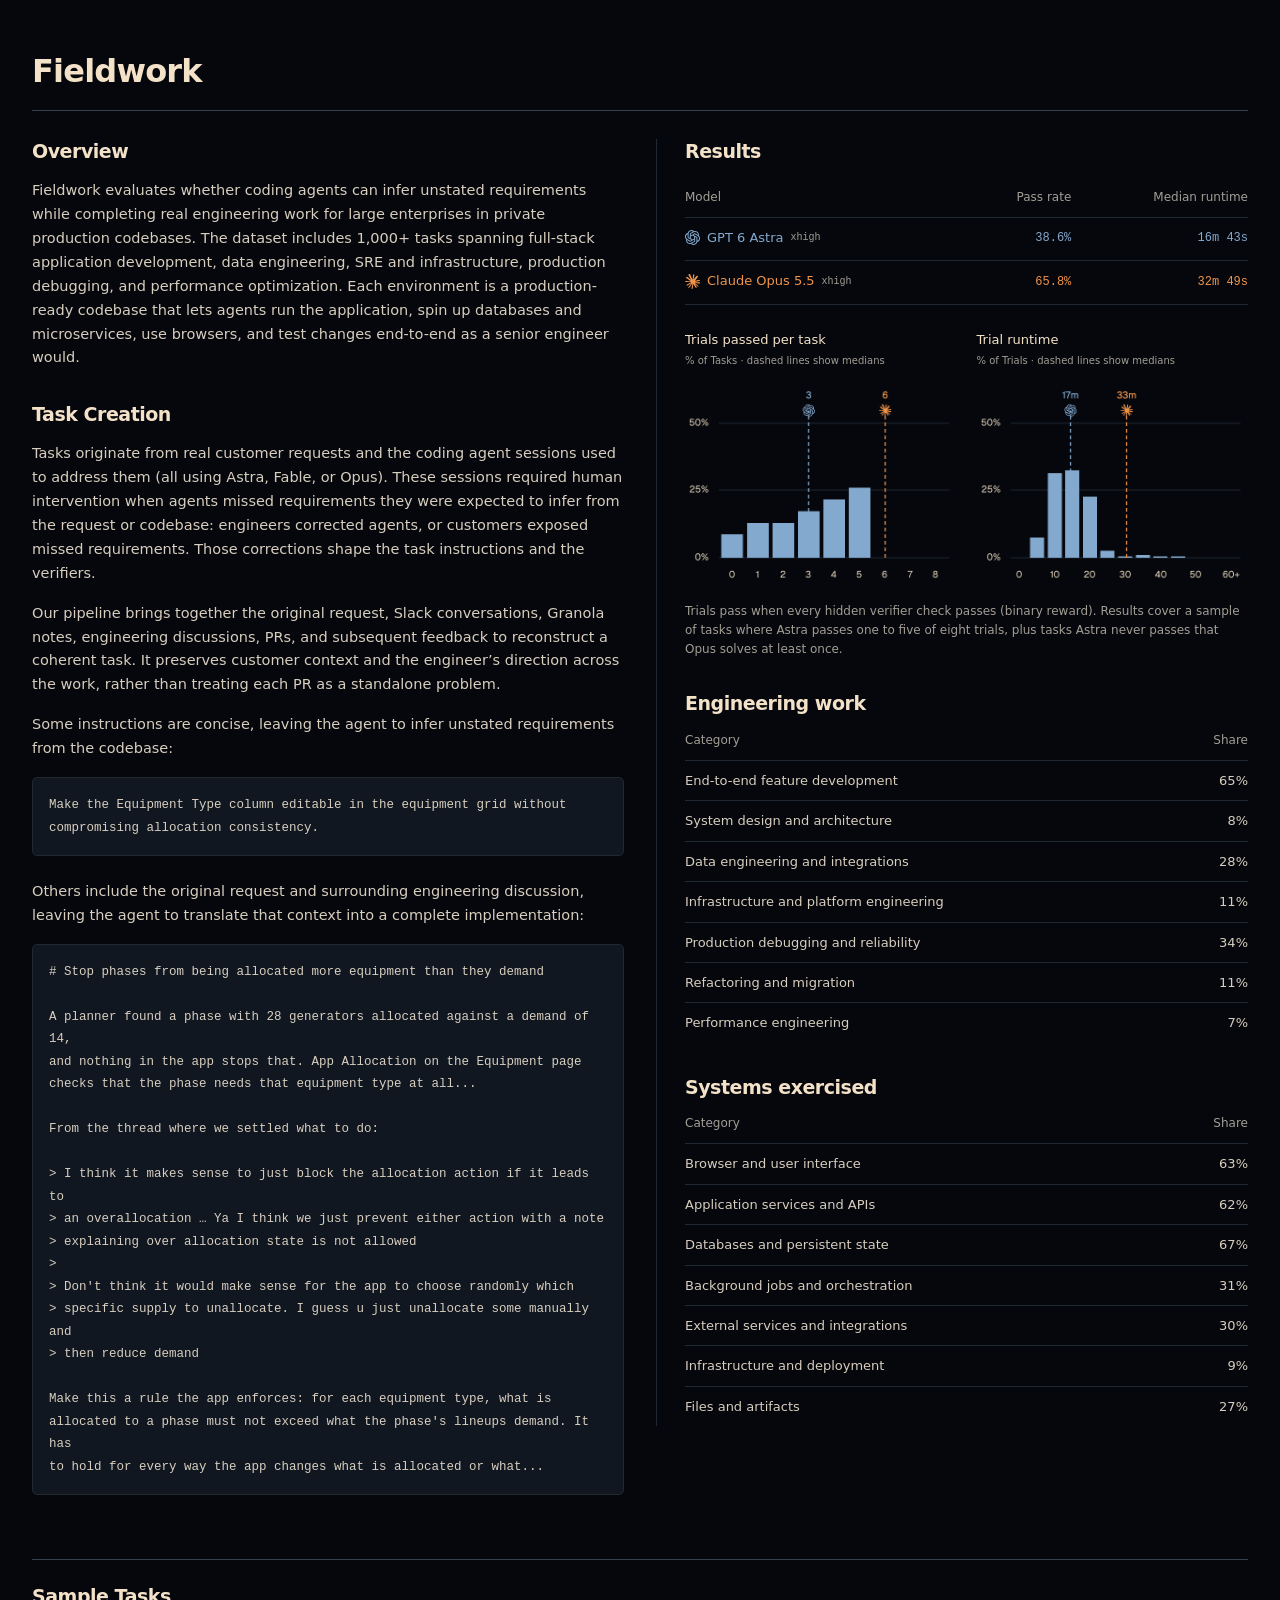
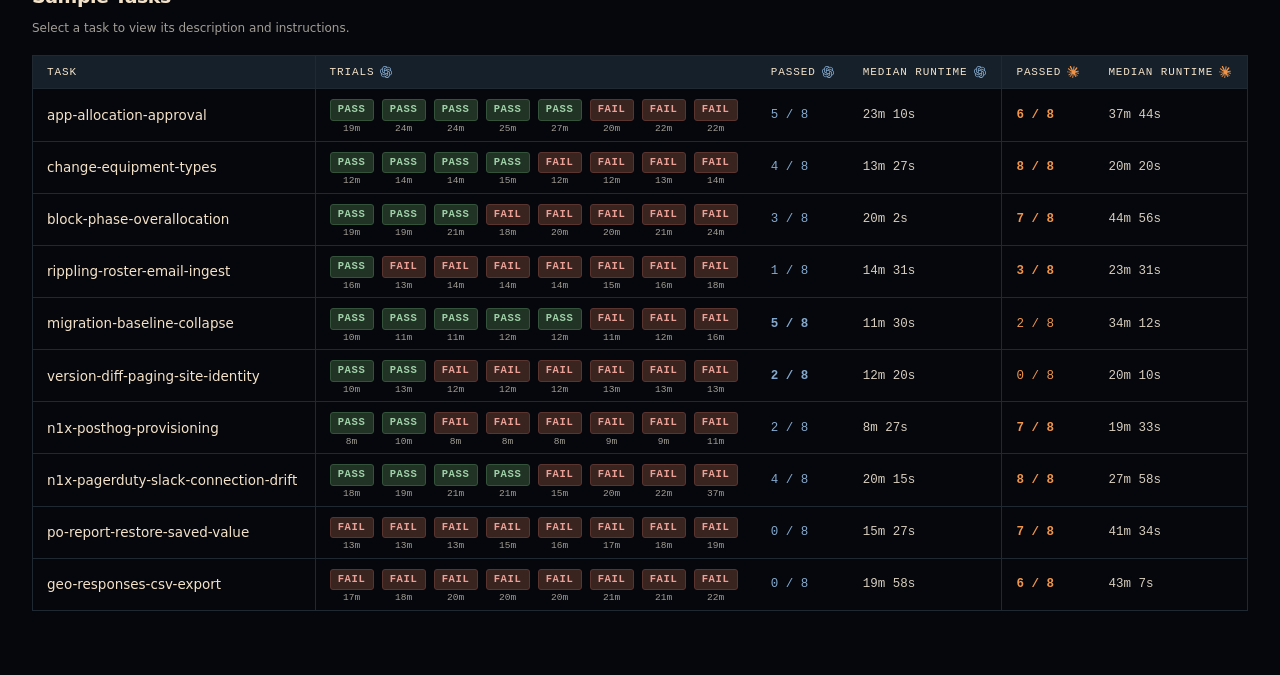
==== commit 321f53c4: "Update" ====
--- a/fieldwork/index.html
+++ b/fieldwork/index.html
@@ -51,71 +51,97 @@
 figure img { display: block; width: 100%; height: auto; }
 .note { color: var(--muted); font-size: 12px; line-height: 1.6; }
 .samples { border-top: 1px solid var(--rule-strong); padding-top: 24px; margin-top: 40px; }
-.tasks { border: 1px solid var(--rule); }
-.tasks thead th { padding: 9px 12px; background: var(--head); color: var(--ink); font: 10px/1.5 var(--mono); text-transform: uppercase; letter-spacing: .04em; }
-.tasks thead .model { font-family: system-ui, sans-serif; font-size: 12px; text-transform: none; letter-spacing: 0; }
-.tasks th,.tasks td { padding: 12px; border-bottom: 1px solid var(--rule); }
-.tasks tbody th { color: var(--ink); overflow-wrap: anywhere; width: 30%; font-weight: 500; }
+.tasks-scroll { overflow-x: auto; }
+.tasks { border: 1px solid var(--rule); font-size: 13.5px; }
+.tasks thead th { padding: 8px 14px; background: var(--head); color: var(--ink); font: 500 11px/1.5 var(--mono); text-transform: uppercase; letter-spacing: .08em; white-space: nowrap; }
+.metric-heading { display: inline-flex; align-items: center; gap: 6px; }
+.tasks .model-mark { width: 12px; height: 12px; }
+.tasks th,.tasks td { padding: 8px 14px; border-bottom: 1px solid var(--rule); vertical-align: middle; }
+.tasks tr > :nth-child(2),.tasks tr > :nth-child(5) { border-left: 1px solid var(--rule); }
+.tasks tbody th { color: var(--ink); min-width: 260px; font-weight: 500; }
 .tasks tbody tr:hover { background: var(--panel); }
-.tasks .trials { width: 25%; }
-.number { white-space: nowrap; font: 12px var(--mono); }
-.trial-chips { display: grid; grid-template-columns: repeat(4,minmax(0,1fr)); gap: 7px 6px; max-width: 228px; }
-.trial { display: flex; flex-direction: column; align-items: center; gap: 3px; }
-.trial > span { padding: 2px 5px; border: 1px solid; border-radius: 3px; font: 600 10px/1.5 var(--mono); letter-spacing: .04em; }
-.trial small { color: var(--muted); font: 9px/1.2 var(--mono); }
+.tasks td.trials { padding-block: 10px 6px; }
+.number { white-space: nowrap; font: 12.5px var(--mono); }
+.number.leading { font-weight: 700; }
+.trial-chips { display: flex; flex-wrap: nowrap; gap: 6px 8px; }
+.trial { display: inline-flex; flex-direction: column; align-items: center; gap: 2px; }
+.trial > span { min-width: 44px; padding: 2px 6px; border: 1px solid; border-radius: 3px; font: 600 10.5px/1.5 var(--mono); letter-spacing: .06em; text-align: center; }
+.trial small { color: var(--muted); font: 9.5px/1.2 var(--mono); }
 .trial.pass > span { background: #213325; color: #9fd0a8; border-color: #35523b; }
 .trial.fail > span { background: #3a2420; color: #eaa197; border-color: #5a3530; }
-@media (max-width: 1000px) {
+@media screen and (max-width: 1000px) {
   .columns { grid-template-columns: 1fr; }
   aside { border-left: 0; border-top: 1px solid var(--rule); padding: 28px 0 0; }
   .charts { gap: 32px; }
   .tasks th,.tasks td { padding: 10px 8px; }
-  .tasks tbody th { width: 26%; }
 }
-@media (max-width: 760px) {
+@media screen and (max-width: 760px) {
   main { padding: 32px 20px 40px; }
   .tasks,.tasks tbody { display: block; border: 0; }
   .tasks thead { position: absolute; width: 1px; height: 1px; overflow: hidden; clip-path: inset(50%); }
   .tasks tbody tr { display: grid; grid-template-columns: 1fr 1fr; border: 1px solid var(--rule); margin-bottom: 16px; }
-  .tasks tbody th { width: auto; grid-column: 1 / -1; background: var(--head); padding: 12px 14px; }
+  .tasks tbody th { width: auto; min-width: 0; grid-column: 1 / -1; background: var(--head); padding: 12px 14px; }
+  .tasks tr > :nth-child(2),.tasks tr > :nth-child(5) { border-left: 0; }
   .tasks td { width: auto; padding: 12px 14px; border: 0; }
   .tasks td::before { content: attr(data-label); display: block; margin-bottom: 8px; font: 11px/1.5 system-ui, sans-serif; color: var(--muted); }
   .tasks td.trials { width: auto; grid-column: 1 / -1; border-bottom: 1px solid var(--rule); }
-  .trial-chips { grid-template-columns: repeat(8,minmax(0,1fr)); max-width: 480px; }
+  .trial-chips { display: grid; grid-template-columns: repeat(4,max-content); }
 }
-@media (max-width: 480px) {
+@media screen and (max-width: 480px) {
   .charts { grid-template-columns: 1fr; gap: 24px; }
   .model { gap: 5px; }
   .results { font-size: 12px; }
   .results td:not(:first-child),.results th:not(:first-child) { padding-left: 8px; }
-  .trial-chips { grid-template-columns: repeat(4,minmax(0,1fr)); max-width: 240px; }
 }
 @media print {
-  @page { size: A4; margin: 15mm; }
-  body { print-color-adjust: exact; -webkit-print-color-adjust: exact; font-size: 10pt; }
-  main { max-width: none; padding: 0; }
-  .columns { display: block; }
+  @page { size: A4 portrait; margin: 14mm; background: #05070c; }
+  html,body { margin: 0; background: var(--paper); print-color-adjust: exact; -webkit-print-color-adjust: exact; }
+  body { font-size: 12px; line-height: 18px; }
+  main { width: auto; max-width: none; margin: 0; padding: 0; }
+  header { padding-bottom: 12px; }
+  h1 { font-size: 24px; }
+  h2 { margin-bottom: 8px; font-size: 15px; line-height: 20px; }
+  p { margin-bottom: 12px; orphans: 3; widows: 3; }
+  section + section { margin-top: 20px; }
+  .columns { display: block; margin-top: 16px; }
   aside,.samples { break-before: page; border: 0; padding: 0; margin-top: 0; }
-  .charts { grid-template-columns: 1fr 1fr; }
-  pre { font-size: 8pt; }
-  h2 { break-after: avoid; }
+  aside > section { break-inside: avoid; }
+  .charts { grid-template-columns: 1fr 1fr; gap: 16px; margin: 14px 0 12px; }
+  figcaption { margin-bottom: 6px; font-size: 11px; line-height: 16px; }
+  figcaption span { font-size: 9px; line-height: 13px; }
+  .note { font-size: 11px; line-height: 16px; }
+  .results,.coverage { font-size: 11px; line-height: 16px; }
+  .results th,.results td,.coverage th,.coverage td { padding-top: 5px; padding-bottom: 5px; }
+  .results th,.coverage thead th { font-size: 10px; }
+  .results td:not(:first-child) { font-size: 10px; }
+  pre { margin: 8px 0 16px; padding: 12px; border-radius: 0; font-size: 11px; line-height: 16px; orphans: 3; widows: 3; box-decoration-break: clone; -webkit-box-decoration-break: clone; }
+  h1,h2,thead { break-after: avoid; }
+  #creation > p { break-after: avoid; }
   figure,tr { break-inside: avoid; }
-  .tasks { display: table; border: 1px solid var(--rule); font-size: 8pt; }
-  .tasks thead { display: table-header-group; position: static; width: auto; height: auto; clip-path: none; }
+  .tasks-scroll { overflow: visible; }
+  .tasks { display: table; table-layout: fixed; width: 100%; border: 1px solid var(--rule); font-size: 11px; line-height: 16px; }
+  .tasks col:nth-child(1) { width: 34%; }
+  .tasks col:nth-child(2) { width: 24%; }
+  .tasks col:nth-child(3),.tasks col:nth-child(5) { width: 10%; }
+  .tasks col:nth-child(4),.tasks col:nth-child(6) { width: 11%; }
+  .tasks thead { display: table-header-group; position: static; width: auto; height: auto; overflow: visible; clip-path: none; }
   .tasks tbody { display: table-row-group; }
   .tasks tbody tr { display: table-row; }
-  .tasks tbody th,.tasks td,.tasks td.trials { display: table-cell; width: auto; padding: 7px 5px; background: transparent; border-bottom: 1px solid var(--rule); }
+  .tasks tbody th,.tasks td,.tasks td.trials { display: table-cell; width: auto; min-width: 0; padding: 8px 6px; background: transparent; border-bottom: 1px solid var(--rule); }
+  .tasks tbody th { font-size: 10px; overflow-wrap: normal; }
   .tasks td::before { display: none; }
-  .tasks thead th { padding: 7px 5px; }
-  .number { font-size: 8pt; }
-  .trial-chips { grid-template-columns: repeat(4,minmax(0,1fr)); gap: 5px 3px; }
-  .trial > span { font-size: 7px; padding: 1px 3px; }
-  .trial small { font-size: 7px; }
+  .tasks thead th { padding: 8px 6px; font-size: 9px; letter-spacing: .04em; white-space: normal; }
+  .screen-only { display: none; }
+  .tasks .model-mark { width: 12px; height: 12px; }
+  .number { font-size: 10px; }
+  .trial-chips { display: grid; grid-template-columns: repeat(4,max-content); gap: 4px 6px; }
+  .trial > span { min-width: 0; font-size: 8px; padding: 1px 4px; }
+  .trial small { font-size: 8px; }
 }
 
 /* Task instructions are embedded below, so opening a sample needs no network. */
-.task-open { border: 0; padding: 0; background: none; color: inherit; font: inherit; text-align: left; overflow-wrap: anywhere; cursor: pointer; text-decoration: underline; text-decoration-color: var(--rule-strong); text-underline-offset: 4px; }
-.task-open:hover { text-decoration-color: var(--ink); }
+.task-open { display: block; border: 0; padding: 0; background: none; color: inherit; font: inherit; text-align: left; cursor: pointer; }
+.task-open:hover { text-decoration: underline; text-underline-offset: 3px; }
 .task-open:focus-visible,.dialog-close:focus-visible { outline: 2px solid var(--astra); outline-offset: 5px; border-radius: 2px; }
 .tasks tbody tr { cursor: pointer; }
 .samples-hint { color: var(--muted); font-size: 12px; margin-top: -5px; }
@@ -130,14 +156,14 @@
 .dialog-body { padding: 24px; overflow-y: auto; overscroll-behavior: contain; min-height: 0; }
 .dialog-body h3 { margin: 0 0 12px; color: var(--muted); font: 11px/1.5 var(--mono); letter-spacing: .08em; text-transform: uppercase; }
 .dialog-body pre { margin-bottom: 0; }
-@media (max-width: 480px) {
+@media screen and (max-width: 480px) {
   .task-dialog { max-height: 90dvh; }
   .task-dialog header { padding: 12px 16px; gap: 10px; }
   .task-dialog h2 { font-size: 17px; }
   .dialog-body { padding: 20px 16px; }
 }
 @media print {
-  .task-dialog,.samples-hint { display: none !important; }
+  .task-dialog,.task-dialog::backdrop,.samples-hint { display: none !important; }
   .task-open { text-decoration: none; }
   body.dialog-open { overflow: visible; }
 }
@@ -197,50 +223,58 @@
     <section class="samples" aria-labelledby="samples">
       <h2 id="samples">Sample Tasks</h2>
       <p class="samples-hint">Select a task to view its description and instructions.</p>
+      <div class="tasks-scroll">
       <table class="tasks">
+        <colgroup><col><col><col><col><col><col></colgroup>
         <thead>
-          <tr><th scope="col" rowspan="2">Task</th><th scope="colgroup" colspan="3"><span class="model astra"><svg class="model-mark" viewBox="1.68 1.75 16.65 16.5" fill="currentColor" aria-hidden="true"><path d="M11.248 18.25q-.825 0-1.568-.314a4.3 4.3 0 0 1-1.32-.874 4 4 0 0 1-1.304.214 4 4 0 0 1-2.046-.544 4.27 4.27 0 0 1-1.518-1.485 4 4 0 0 1-.56-2.095q0-.48.131-1.04A4.4 4.4 0 0 1 2.04 10.71a4.07 4.07 0 0 1 .017-3.4 4.2 4.2 0 0 1 1.056-1.418 3.8 3.8 0 0 1 1.6-.842 3.9 3.9 0 0 1 .76-1.683q.593-.759 1.451-1.188a4.04 4.04 0 0 1 1.832-.429q.825 0 1.567.313.742.314 1.32.875a4 4 0 0 1 1.304-.215q1.106 0 2.046.545a4.14 4.14 0 0 1 1.501 1.485q.578.941.578 2.095 0 .48-.132 1.04.66.61 1.023 1.419.363.792.363 1.666 0 .892-.38 1.717a4.3 4.3 0 0 1-1.072 1.435 3.8 3.8 0 0 1-1.584.825 3.8 3.8 0 0 1-.775 1.683 4.06 4.06 0 0 1-1.436 1.188 4.04 4.04 0 0 1-1.832.429m-4.076-2.062q.825 0 1.435-.347l3.103-1.782a.36.36 0 0 0 .164-.313v-1.42L7.881 14.62a.67.67 0 0 1-.726 0l-3.118-1.798a.5.5 0 0 1-.017.115v.198q0 .841.396 1.551.413.693 1.139 1.089a3.2 3.2 0 0 0 1.617.412m.165-2.69a.4.4 0 0 0 .181.05q.083 0 .165-.05l1.238-.71-3.977-2.31a.7.7 0 0 1-.363-.643v-3.58q-.825.362-1.32 1.122a2.9 2.9 0 0 0-.495 1.65q0 .809.413 1.55.412.743 1.072 1.123zm3.91 3.663q.875 0 1.585-.396a2.96 2.96 0 0 0 1.534-2.64v-3.564a.32.32 0 0 0-.165-.297l-1.254-.726v4.604a.7.7 0 0 1-.363.643l-3.119 1.799a3 3 0 0 0 1.783.577m.627-6.039V8.878L10.01 7.822 8.129 8.878v2.244l1.881 1.056zM7.057 5.859a.7.7 0 0 1 .363-.644l3.119-1.798a3 3 0 0 0-1.782-.578q-.874 0-1.584.396A2.96 2.96 0 0 0 6.05 4.324a3.07 3.07 0 0 0-.396 1.551v3.547q0 .199.165.314l1.237.726zm8.383 7.887q.825-.364 1.303-1.123.495-.758.495-1.65a3.15 3.15 0 0 0-.412-1.55q-.413-.743-1.073-1.123l-3.086-1.782q-.099-.065-.181-.049a.3.3 0 0 0-.165.05l-1.238.692 3.993 2.327a.6.6 0 0 1 .264.264.64.64 0 0 1 .1.363zm-3.317-8.382a.63.63 0 0 1 .726 0l3.135 1.831v-.297q0-.792-.396-1.501a2.86 2.86 0 0 0-1.105-1.155q-.71-.43-1.65-.43-.825 0-1.436.347L8.294 5.941a.36.36 0 0 0-.165.314v1.418z"/></svg>GPT 6 Astra</span></th><th scope="colgroup" colspan="2"><span class="model opus"><svg class="model-mark" viewBox="0 0 100 100" fill="currentColor" aria-hidden="true"><path d="m19.6 66.5 19.7-11 .3-1-.3-.5h-1l-3.3-.2-11.2-.3L14 53l-9.5-.5-2.4-.5L0 49l.2-1.5 2-1.3 2.9.2 6.3.5 9.5.6 6.9.4L38 49.1h1.6l.2-.7-.5-.4-.4-.4L29 41l-10.6-7-5.6-4.1-3-2-1.5-2-.6-4.2 2.7-3 3.7.3.9.2 3.7 2.9 8 6.1L37 36l1.5 1.2.6-.4.1-.3-.7-1.1L33 25l-6-10.4-2.7-4.3-.7-2.6c-.3-1-.4-2-.4-3l3-4.2L28 0l4.2.6L33.8 2l2.6 6 4.1 9.3L47 29.9l2 3.8 1 3.4.3 1h.7v-.5l.5-7.2 1-8.7 1-11.2.3-3.2 1.6-3.8 3-2L61 2.6l2 2.9-.3 1.8-1.1 7.7L59 27.1l-1.5 8.2h.9l1-1.1 4.1-5.4 6.9-8.6 3-3.5L77 13l2.3-1.8h4.3l3.1 4.7-1.4 4.9-4.4 5.6-3.7 4.7-5.3 7.1-3.2 5.7.3.4h.7l12-2.6 6.4-1.1 7.6-1.3 3.5 1.6.4 1.6-1.4 3.4-8.2 2-9.6 2-14.3 3.3-.2.1.2.3 6.4.6 2.8.2h6.8l12.6 1 3.3 2 1.9 2.7-.3 2-5.1 2.6-6.8-1.6-16-3.8-5.4-1.3h-.8v.4l4.6 4.5 8.3 7.5L89 80.1l.5 2.4-1.3 2-1.4-.2-9.2-7-3.6-3-8-6.8h-.5v.7l1.8 2.7 9.8 14.7.5 4.5-.7 1.4-2.6 1-2.7-.6-5.8-8-6-9-4.7-8.2-.5.4-2.9 30.2-1.3 1.5-3 1.2-2.5-2-1.4-3 1.4-6.2 1.6-8 1.3-6.4 1.2-7.9.7-2.6v-.2H49L43 72l-9 12.3-7.2 7.6-1.7.7-3-1.5.3-2.8L24 86l10-12.8 6-7.9 4-4.6-.1-.5h-.3L17.2 77.4l-4.7.6-2-2 .2-3 1-1 8-5.5Z"/></svg>Claude Opus 5.5</span></th></tr>
-          <tr><th scope="col">Trials</th><th scope="col">Passed</th><th scope="col">Runtime</th><th scope="col">Passed</th><th scope="col">Runtime</th></tr>
+          <tr>
+            <th scope="col">Task</th>
+            <th scope="col" aria-label="GPT 6 Astra trials" title="GPT 6 Astra"><span class="metric-heading"><span>Trials</span><svg class="model-mark astra" viewBox="1.68 1.75 16.65 16.5" fill="currentColor" aria-hidden="true"><path d="M11.248 18.25q-.825 0-1.568-.314a4.3 4.3 0 0 1-1.32-.874 4 4 0 0 1-1.304.214 4 4 0 0 1-2.046-.544 4.27 4.27 0 0 1-1.518-1.485 4 4 0 0 1-.56-2.095q0-.48.131-1.04A4.4 4.4 0 0 1 2.04 10.71a4.07 4.07 0 0 1 .017-3.4 4.2 4.2 0 0 1 1.056-1.418 3.8 3.8 0 0 1 1.6-.842 3.9 3.9 0 0 1 .76-1.683q.593-.759 1.451-1.188a4.04 4.04 0 0 1 1.832-.429q.825 0 1.567.313.742.314 1.32.875a4 4 0 0 1 1.304-.215q1.106 0 2.046.545a4.14 4.14 0 0 1 1.501 1.485q.578.941.578 2.095 0 .48-.132 1.04.66.61 1.023 1.419.363.792.363 1.666 0 .892-.38 1.717a4.3 4.3 0 0 1-1.072 1.435 3.8 3.8 0 0 1-1.584.825 3.8 3.8 0 0 1-.775 1.683 4.06 4.06 0 0 1-1.436 1.188 4.04 4.04 0 0 1-1.832.429m-4.076-2.062q.825 0 1.435-.347l3.103-1.782a.36.36 0 0 0 .164-.313v-1.42L7.881 14.62a.67.67 0 0 1-.726 0l-3.118-1.798a.5.5 0 0 1-.017.115v.198q0 .841.396 1.551.413.693 1.139 1.089a3.2 3.2 0 0 0 1.617.412m.165-2.69a.4.4 0 0 0 .181.05q.083 0 .165-.05l1.238-.71-3.977-2.31a.7.7 0 0 1-.363-.643v-3.58q-.825.362-1.32 1.122a2.9 2.9 0 0 0-.495 1.65q0 .809.413 1.55.412.743 1.072 1.123zm3.91 3.663q.875 0 1.585-.396a2.96 2.96 0 0 0 1.534-2.64v-3.564a.32.32 0 0 0-.165-.297l-1.254-.726v4.604a.7.7 0 0 1-.363.643l-3.119 1.799a3 3 0 0 0 1.783.577m.627-6.039V8.878L10.01 7.822 8.129 8.878v2.244l1.881 1.056zM7.057 5.859a.7.7 0 0 1 .363-.644l3.119-1.798a3 3 0 0 0-1.782-.578q-.874 0-1.584.396A2.96 2.96 0 0 0 6.05 4.324a3.07 3.07 0 0 0-.396 1.551v3.547q0 .199.165.314l1.237.726zm8.383 7.887q.825-.364 1.303-1.123.495-.758.495-1.65a3.15 3.15 0 0 0-.412-1.55q-.413-.743-1.073-1.123l-3.086-1.782q-.099-.065-.181-.049a.3.3 0 0 0-.165.05l-1.238.692 3.993 2.327a.6.6 0 0 1 .264.264.64.64 0 0 1 .1.363zm-3.317-8.382a.63.63 0 0 1 .726 0l3.135 1.831v-.297q0-.792-.396-1.501a2.86 2.86 0 0 0-1.105-1.155q-.71-.43-1.65-.43-.825 0-1.436.347L8.294 5.941a.36.36 0 0 0-.165.314v1.418z"/></svg></span></th>
+            <th scope="col" aria-label="GPT 6 Astra passed" title="GPT 6 Astra"><span class="metric-heading"><span>Passed</span><svg class="model-mark astra" viewBox="1.68 1.75 16.65 16.5" fill="currentColor" aria-hidden="true"><path d="M11.248 18.25q-.825 0-1.568-.314a4.3 4.3 0 0 1-1.32-.874 4 4 0 0 1-1.304.214 4 4 0 0 1-2.046-.544 4.27 4.27 0 0 1-1.518-1.485 4 4 0 0 1-.56-2.095q0-.48.131-1.04A4.4 4.4 0 0 1 2.04 10.71a4.07 4.07 0 0 1 .017-3.4 4.2 4.2 0 0 1 1.056-1.418 3.8 3.8 0 0 1 1.6-.842 3.9 3.9 0 0 1 .76-1.683q.593-.759 1.451-1.188a4.04 4.04 0 0 1 1.832-.429q.825 0 1.567.313.742.314 1.32.875a4 4 0 0 1 1.304-.215q1.106 0 2.046.545a4.14 4.14 0 0 1 1.501 1.485q.578.941.578 2.095 0 .48-.132 1.04.66.61 1.023 1.419.363.792.363 1.666 0 .892-.38 1.717a4.3 4.3 0 0 1-1.072 1.435 3.8 3.8 0 0 1-1.584.825 3.8 3.8 0 0 1-.775 1.683 4.06 4.06 0 0 1-1.436 1.188 4.04 4.04 0 0 1-1.832.429m-4.076-2.062q.825 0 1.435-.347l3.103-1.782a.36.36 0 0 0 .164-.313v-1.42L7.881 14.62a.67.67 0 0 1-.726 0l-3.118-1.798a.5.5 0 0 1-.017.115v.198q0 .841.396 1.551.413.693 1.139 1.089a3.2 3.2 0 0 0 1.617.412m.165-2.69a.4.4 0 0 0 .181.05q.083 0 .165-.05l1.238-.71-3.977-2.31a.7.7 0 0 1-.363-.643v-3.58q-.825.362-1.32 1.122a2.9 2.9 0 0 0-.495 1.65q0 .809.413 1.55.412.743 1.072 1.123zm3.91 3.663q.875 0 1.585-.396a2.96 2.96 0 0 0 1.534-2.64v-3.564a.32.32 0 0 0-.165-.297l-1.254-.726v4.604a.7.7 0 0 1-.363.643l-3.119 1.799a3 3 0 0 0 1.783.577m.627-6.039V8.878L10.01 7.822 8.129 8.878v2.244l1.881 1.056zM7.057 5.859a.7.7 0 0 1 .363-.644l3.119-1.798a3 3 0 0 0-1.782-.578q-.874 0-1.584.396A2.96 2.96 0 0 0 6.05 4.324a3.07 3.07 0 0 0-.396 1.551v3.547q0 .199.165.314l1.237.726zm8.383 7.887q.825-.364 1.303-1.123.495-.758.495-1.65a3.15 3.15 0 0 0-.412-1.55q-.413-.743-1.073-1.123l-3.086-1.782q-.099-.065-.181-.049a.3.3 0 0 0-.165.05l-1.238.692 3.993 2.327a.6.6 0 0 1 .264.264.64.64 0 0 1 .1.363zm-3.317-8.382a.63.63 0 0 1 .726 0l3.135 1.831v-.297q0-.792-.396-1.501a2.86 2.86 0 0 0-1.105-1.155q-.71-.43-1.65-.43-.825 0-1.436.347L8.294 5.941a.36.36 0 0 0-.165.314v1.418z"/></svg></span></th>
+            <th scope="col" aria-label="GPT 6 Astra median runtime" title="GPT 6 Astra"><span class="metric-heading"><span><span class="screen-only">Median </span>runtime</span><svg class="model-mark astra" viewBox="1.68 1.75 16.65 16.5" fill="currentColor" aria-hidden="true"><path d="M11.248 18.25q-.825 0-1.568-.314a4.3 4.3 0 0 1-1.32-.874 4 4 0 0 1-1.304.214 4 4 0 0 1-2.046-.544 4.27 4.27 0 0 1-1.518-1.485 4 4 0 0 1-.56-2.095q0-.48.131-1.04A4.4 4.4 0 0 1 2.04 10.71a4.07 4.07 0 0 1 .017-3.4 4.2 4.2 0 0 1 1.056-1.418 3.8 3.8 0 0 1 1.6-.842 3.9 3.9 0 0 1 .76-1.683q.593-.759 1.451-1.188a4.04 4.04 0 0 1 1.832-.429q.825 0 1.567.313.742.314 1.32.875a4 4 0 0 1 1.304-.215q1.106 0 2.046.545a4.14 4.14 0 0 1 1.501 1.485q.578.941.578 2.095 0 .48-.132 1.04.66.61 1.023 1.419.363.792.363 1.666 0 .892-.38 1.717a4.3 4.3 0 0 1-1.072 1.435 3.8 3.8 0 0 1-1.584.825 3.8 3.8 0 0 1-.775 1.683 4.06 4.06 0 0 1-1.436 1.188 4.04 4.04 0 0 1-1.832.429m-4.076-2.062q.825 0 1.435-.347l3.103-1.782a.36.36 0 0 0 .164-.313v-1.42L7.881 14.62a.67.67 0 0 1-.726 0l-3.118-1.798a.5.5 0 0 1-.017.115v.198q0 .841.396 1.551.413.693 1.139 1.089a3.2 3.2 0 0 0 1.617.412m.165-2.69a.4.4 0 0 0 .181.05q.083 0 .165-.05l1.238-.71-3.977-2.31a.7.7 0 0 1-.363-.643v-3.58q-.825.362-1.32 1.122a2.9 2.9 0 0 0-.495 1.65q0 .809.413 1.55.412.743 1.072 1.123zm3.91 3.663q.875 0 1.585-.396a2.96 2.96 0 0 0 1.534-2.64v-3.564a.32.32 0 0 0-.165-.297l-1.254-.726v4.604a.7.7 0 0 1-.363.643l-3.119 1.799a3 3 0 0 0 1.783.577m.627-6.039V8.878L10.01 7.822 8.129 8.878v2.244l1.881 1.056zM7.057 5.859a.7.7 0 0 1 .363-.644l3.119-1.798a3 3 0 0 0-1.782-.578q-.874 0-1.584.396A2.96 2.96 0 0 0 6.05 4.324a3.07 3.07 0 0 0-.396 1.551v3.547q0 .199.165.314l1.237.726zm8.383 7.887q.825-.364 1.303-1.123.495-.758.495-1.65a3.15 3.15 0 0 0-.412-1.55q-.413-.743-1.073-1.123l-3.086-1.782q-.099-.065-.181-.049a.3.3 0 0 0-.165.05l-1.238.692 3.993 2.327a.6.6 0 0 1 .264.264.64.64 0 0 1 .1.363zm-3.317-8.382a.63.63 0 0 1 .726 0l3.135 1.831v-.297q0-.792-.396-1.501a2.86 2.86 0 0 0-1.105-1.155q-.71-.43-1.65-.43-.825 0-1.436.347L8.294 5.941a.36.36 0 0 0-.165.314v1.418z"/></svg></span></th>
+            <th scope="col" aria-label="Claude Opus 5.5 passed" title="Claude Opus 5.5"><span class="metric-heading"><span>Passed</span><svg class="model-mark opus" viewBox="0 0 100 100" fill="currentColor" aria-hidden="true"><path d="m19.6 66.5 19.7-11 .3-1-.3-.5h-1l-3.3-.2-11.2-.3L14 53l-9.5-.5-2.4-.5L0 49l.2-1.5 2-1.3 2.9.2 6.3.5 9.5.6 6.9.4L38 49.1h1.6l.2-.7-.5-.4-.4-.4L29 41l-10.6-7-5.6-4.1-3-2-1.5-2-.6-4.2 2.7-3 3.7.3.9.2 3.7 2.9 8 6.1L37 36l1.5 1.2.6-.4.1-.3-.7-1.1L33 25l-6-10.4-2.7-4.3-.7-2.6c-.3-1-.4-2-.4-3l3-4.2L28 0l4.2.6L33.8 2l2.6 6 4.1 9.3L47 29.9l2 3.8 1 3.4.3 1h.7v-.5l.5-7.2 1-8.7 1-11.2.3-3.2 1.6-3.8 3-2L61 2.6l2 2.9-.3 1.8-1.1 7.7L59 27.1l-1.5 8.2h.9l1-1.1 4.1-5.4 6.9-8.6 3-3.5L77 13l2.3-1.8h4.3l3.1 4.7-1.4 4.9-4.4 5.6-3.7 4.7-5.3 7.1-3.2 5.7.3.4h.7l12-2.6 6.4-1.1 7.6-1.3 3.5 1.6.4 1.6-1.4 3.4-8.2 2-9.6 2-14.3 3.3-.2.1.2.3 6.4.6 2.8.2h6.8l12.6 1 3.3 2 1.9 2.7-.3 2-5.1 2.6-6.8-1.6-16-3.8-5.4-1.3h-.8v.4l4.6 4.5 8.3 7.5L89 80.1l.5 2.4-1.3 2-1.4-.2-9.2-7-3.6-3-8-6.8h-.5v.7l1.8 2.7 9.8 14.7.5 4.5-.7 1.4-2.6 1-2.7-.6-5.8-8-6-9-4.7-8.2-.5.4-2.9 30.2-1.3 1.5-3 1.2-2.5-2-1.4-3 1.4-6.2 1.6-8 1.3-6.4 1.2-7.9.7-2.6v-.2H49L43 72l-9 12.3-7.2 7.6-1.7.7-3-1.5.3-2.8L24 86l10-12.8 6-7.9 4-4.6-.1-.5h-.3L17.2 77.4l-4.7.6-2-2 .2-3 1-1 8-5.5Z"/></svg></span></th>
+            <th scope="col" aria-label="Claude Opus 5.5 median runtime" title="Claude Opus 5.5"><span class="metric-heading"><span><span class="screen-only">Median </span>runtime</span><svg class="model-mark opus" viewBox="0 0 100 100" fill="currentColor" aria-hidden="true"><path d="m19.6 66.5 19.7-11 .3-1-.3-.5h-1l-3.3-.2-11.2-.3L14 53l-9.5-.5-2.4-.5L0 49l.2-1.5 2-1.3 2.9.2 6.3.5 9.5.6 6.9.4L38 49.1h1.6l.2-.7-.5-.4-.4-.4L29 41l-10.6-7-5.6-4.1-3-2-1.5-2-.6-4.2 2.7-3 3.7.3.9.2 3.7 2.9 8 6.1L37 36l1.5 1.2.6-.4.1-.3-.7-1.1L33 25l-6-10.4-2.7-4.3-.7-2.6c-.3-1-.4-2-.4-3l3-4.2L28 0l4.2.6L33.8 2l2.6 6 4.1 9.3L47 29.9l2 3.8 1 3.4.3 1h.7v-.5l.5-7.2 1-8.7 1-11.2.3-3.2 1.6-3.8 3-2L61 2.6l2 2.9-.3 1.8-1.1 7.7L59 27.1l-1.5 8.2h.9l1-1.1 4.1-5.4 6.9-8.6 3-3.5L77 13l2.3-1.8h4.3l3.1 4.7-1.4 4.9-4.4 5.6-3.7 4.7-5.3 7.1-3.2 5.7.3.4h.7l12-2.6 6.4-1.1 7.6-1.3 3.5 1.6.4 1.6-1.4 3.4-8.2 2-9.6 2-14.3 3.3-.2.1.2.3 6.4.6 2.8.2h6.8l12.6 1 3.3 2 1.9 2.7-.3 2-5.1 2.6-6.8-1.6-16-3.8-5.4-1.3h-.8v.4l4.6 4.5 8.3 7.5L89 80.1l.5 2.4-1.3 2-1.4-.2-9.2-7-3.6-3-8-6.8h-.5v.7l1.8 2.7 9.8 14.7.5 4.5-.7 1.4-2.6 1-2.7-.6-5.8-8-6-9-4.7-8.2-.5.4-2.9 30.2-1.3 1.5-3 1.2-2.5-2-1.4-3 1.4-6.2 1.6-8 1.3-6.4 1.2-7.9.7-2.6v-.2H49L43 72l-9 12.3-7.2 7.6-1.7.7-3-1.5.3-2.8L24 86l10-12.8 6-7.9 4-4.6-.1-.5h-.3L17.2 77.4l-4.7.6-2-2 .2-3 1-1 8-5.5Z"/></svg></span></th>
+          </tr>
         </thead>
         <tbody><tr>
           <th scope="row"><button class="task-open" type="button" data-task="app-allocation-approval" aria-haspopup="dialog" aria-controls="task-dialog" aria-label="View instructions for app-allocation-approval">app-allocation-approval</button></th>
           <td class="trials" data-label="Astra trials"><div class="trial-chips"><span class="trial pass"><span>PASS</span><small>19m</small></span><span class="trial pass"><span>PASS</span><small>24m</small></span><span class="trial pass"><span>PASS</span><small>24m</small></span><span class="trial pass"><span>PASS</span><small>25m</small></span><span class="trial pass"><span>PASS</span><small>27m</small></span><span class="trial fail"><span>FAIL</span><small>20m</small></span><span class="trial fail"><span>FAIL</span><small>22m</small></span><span class="trial fail"><span>FAIL</span><small>22m</small></span></div></td>
           <td class="number astra" data-label="Astra passed">5 / 8</td>
           <td class="number" data-label="Astra runtime">23m 10s</td>
-          <td class="number opus" data-label="Opus passed">6 / 8</td>
+          <td class="number opus leading" data-label="Opus passed">6 / 8</td>
           <td class="number" data-label="Opus runtime">37m 44s</td>
         </tr><tr>
           <th scope="row"><button class="task-open" type="button" data-task="change-equipment-types" aria-haspopup="dialog" aria-controls="task-dialog" aria-label="View instructions for change-equipment-types">change-equipment-types</button></th>
           <td class="trials" data-label="Astra trials"><div class="trial-chips"><span class="trial pass"><span>PASS</span><small>12m</small></span><span class="trial pass"><span>PASS</span><small>14m</small></span><span class="trial pass"><span>PASS</span><small>14m</small></span><span class="trial pass"><span>PASS</span><small>15m</small></span><span class="trial fail"><span>FAIL</span><small>12m</small></span><span class="trial fail"><span>FAIL</span><small>12m</small></span><span class="trial fail"><span>FAIL</span><small>13m</small></span><span class="trial fail"><span>FAIL</span><small>14m</small></span></div></td>
           <td class="number astra" data-label="Astra passed">4 / 8</td>
           <td class="number" data-label="Astra runtime">13m 27s</td>
-          <td class="number opus" data-label="Opus passed">8 / 8</td>
+          <td class="number opus leading" data-label="Opus passed">8 / 8</td>
           <td class="number" data-label="Opus runtime">20m 20s</td>
         </tr><tr>
           <th scope="row"><button class="task-open" type="button" data-task="block-phase-overallocation" aria-haspopup="dialog" aria-controls="task-dialog" aria-label="View instructions for block-phase-overallocation">block-phase-overallocation</button></th>
           <td class="trials" data-label="Astra trials"><div class="trial-chips"><span class="trial pass"><span>PASS</span><small>19m</small></span><span class="trial pass"><span>PASS</span><small>19m</small></span><span class="trial pass"><span>PASS</span><small>21m</small></span><span class="trial fail"><span>FAIL</span><small>18m</small></span><span class="trial fail"><span>FAIL</span><small>20m</small></span><span class="trial fail"><span>FAIL</span><small>20m</small></span><span class="trial fail"><span>FAIL</span><small>21m</small></span><span class="trial fail"><span>FAIL</span><small>24m</small></span></div></td>
           <td class="number astra" data-label="Astra passed">3 / 8</td>
           <td class="number" data-label="Astra runtime">20m 2s</td>
-          <td class="number opus" data-label="Opus passed">7 / 8</td>
+          <td class="number opus leading" data-label="Opus passed">7 / 8</td>
           <td class="number" data-label="Opus runtime">44m 56s</td>
         </tr><tr>
           <th scope="row"><button class="task-open" type="button" data-task="rippling-roster-email-ingest" aria-haspopup="dialog" aria-controls="task-dialog" aria-label="View instructions for rippling-roster-email-ingest">rippling-roster-email-ingest</button></th>
           <td class="trials" data-label="Astra trials"><div class="trial-chips"><span class="trial pass"><span>PASS</span><small>16m</small></span><span class="trial fail"><span>FAIL</span><small>13m</small></span><span class="trial fail"><span>FAIL</span><small>14m</small></span><span class="trial fail"><span>FAIL</span><small>14m</small></span><span class="trial fail"><span>FAIL</span><small>14m</small></span><span class="trial fail"><span>FAIL</span><small>15m</small></span><span class="trial fail"><span>FAIL</span><small>16m</small></span><span class="trial fail"><span>FAIL</span><small>18m</small></span></div></td>
           <td class="number astra" data-label="Astra passed">1 / 8</td>
           <td class="number" data-label="Astra runtime">14m 31s</td>
-          <td class="number opus" data-label="Opus passed">3 / 8</td>
+          <td class="number opus leading" data-label="Opus passed">3 / 8</td>
           <td class="number" data-label="Opus runtime">23m 31s</td>
         </tr><tr>
           <th scope="row"><button class="task-open" type="button" data-task="migration-baseline-collapse" aria-haspopup="dialog" aria-controls="task-dialog" aria-label="View instructions for migration-baseline-collapse">migration-baseline-collapse</button></th>
           <td class="trials" data-label="Astra trials"><div class="trial-chips"><span class="trial pass"><span>PASS</span><small>10m</small></span><span class="trial pass"><span>PASS</span><small>11m</small></span><span class="trial pass"><span>PASS</span><small>11m</small></span><span class="trial pass"><span>PASS</span><small>12m</small></span><span class="trial pass"><span>PASS</span><small>12m</small></span><span class="trial fail"><span>FAIL</span><small>11m</small></span><span class="trial fail"><span>FAIL</span><small>12m</small></span><span class="trial fail"><span>FAIL</span><small>16m</small></span></div></td>
-          <td class="number astra" data-label="Astra passed">5 / 8</td>
+          <td class="number astra leading" data-label="Astra passed">5 / 8</td>
           <td class="number" data-label="Astra runtime">11m 30s</td>
           <td class="number opus" data-label="Opus passed">2 / 8</td>
           <td class="number" data-label="Opus runtime">34m 12s</td>
         </tr><tr>
           <th scope="row"><button class="task-open" type="button" data-task="version-diff-paging-site-identity" aria-haspopup="dialog" aria-controls="task-dialog" aria-label="View instructions for version-diff-paging-site-identity">version-diff-paging-site-identity</button></th>
           <td class="trials" data-label="Astra trials"><div class="trial-chips"><span class="trial pass"><span>PASS</span><small>10m</small></span><span class="trial pass"><span>PASS</span><small>13m</small></span><span class="trial fail"><span>FAIL</span><small>12m</small></span><span class="trial fail"><span>FAIL</span><small>12m</small></span><span class="trial fail"><span>FAIL</span><small>12m</small></span><span class="trial fail"><span>FAIL</span><small>13m</small></span><span class="trial fail"><span>FAIL</span><small>13m</small></span><span class="trial fail"><span>FAIL</span><small>13m</small></span></div></td>
-          <td class="number astra" data-label="Astra passed">2 / 8</td>
+          <td class="number astra leading" data-label="Astra passed">2 / 8</td>
           <td class="number" data-label="Astra runtime">12m 20s</td>
           <td class="number opus" data-label="Opus passed">0 / 8</td>
           <td class="number" data-label="Opus runtime">20m 10s</td>
@@ -249,31 +283,32 @@
           <td class="trials" data-label="Astra trials"><div class="trial-chips"><span class="trial pass"><span>PASS</span><small>8m</small></span><span class="trial pass"><span>PASS</span><small>10m</small></span><span class="trial fail"><span>FAIL</span><small>8m</small></span><span class="trial fail"><span>FAIL</span><small>8m</small></span><span class="trial fail"><span>FAIL</span><small>8m</small></span><span class="trial fail"><span>FAIL</span><small>9m</small></span><span class="trial fail"><span>FAIL</span><small>9m</small></span><span class="trial fail"><span>FAIL</span><small>11m</small></span></div></td>
           <td class="number astra" data-label="Astra passed">2 / 8</td>
           <td class="number" data-label="Astra runtime">8m 27s</td>
-          <td class="number opus" data-label="Opus passed">7 / 8</td>
+          <td class="number opus leading" data-label="Opus passed">7 / 8</td>
           <td class="number" data-label="Opus runtime">19m 33s</td>
         </tr><tr>
           <th scope="row"><button class="task-open" type="button" data-task="n1x-pagerduty-slack-connection-drift" aria-haspopup="dialog" aria-controls="task-dialog" aria-label="View instructions for n1x-pagerduty-slack-connection-drift">n1x-pagerduty-slack-connection-drift</button></th>
           <td class="trials" data-label="Astra trials"><div class="trial-chips"><span class="trial pass"><span>PASS</span><small>18m</small></span><span class="trial pass"><span>PASS</span><small>19m</small></span><span class="trial pass"><span>PASS</span><small>21m</small></span><span class="trial pass"><span>PASS</span><small>21m</small></span><span class="trial fail"><span>FAIL</span><small>15m</small></span><span class="trial fail"><span>FAIL</span><small>20m</small></span><span class="trial fail"><span>FAIL</span><small>22m</small></span><span class="trial fail"><span>FAIL</span><small>37m</small></span></div></td>
           <td class="number astra" data-label="Astra passed">4 / 8</td>
           <td class="number" data-label="Astra runtime">20m 15s</td>
-          <td class="number opus" data-label="Opus passed">8 / 8</td>
+          <td class="number opus leading" data-label="Opus passed">8 / 8</td>
           <td class="number" data-label="Opus runtime">27m 58s</td>
         </tr><tr>
           <th scope="row"><button class="task-open" type="button" data-task="po-report-restore-saved-value" aria-haspopup="dialog" aria-controls="task-dialog" aria-label="View instructions for po-report-restore-saved-value">po-report-restore-saved-value</button></th>
           <td class="trials" data-label="Astra trials"><div class="trial-chips"><span class="trial fail"><span>FAIL</span><small>13m</small></span><span class="trial fail"><span>FAIL</span><small>13m</small></span><span class="trial fail"><span>FAIL</span><small>13m</small></span><span class="trial fail"><span>FAIL</span><small>15m</small></span><span class="trial fail"><span>FAIL</span><small>16m</small></span><span class="trial fail"><span>FAIL</span><small>17m</small></span><span class="trial fail"><span>FAIL</span><small>18m</small></span><span class="trial fail"><span>FAIL</span><small>19m</small></span></div></td>
           <td class="number astra" data-label="Astra passed">0 / 8</td>
           <td class="number" data-label="Astra runtime">15m 27s</td>
-          <td class="number opus" data-label="Opus passed">7 / 8</td>
+          <td class="number opus leading" data-label="Opus passed">7 / 8</td>
           <td class="number" data-label="Opus runtime">41m 34s</td>
         </tr><tr>
           <th scope="row"><button class="task-open" type="button" data-task="geo-responses-csv-export" aria-haspopup="dialog" aria-controls="task-dialog" aria-label="View instructions for geo-responses-csv-export">geo-responses-csv-export</button></th>
           <td class="trials" data-label="Astra trials"><div class="trial-chips"><span class="trial fail"><span>FAIL</span><small>17m</small></span><span class="trial fail"><span>FAIL</span><small>18m</small></span><span class="trial fail"><span>FAIL</span><small>20m</small></span><span class="trial fail"><span>FAIL</span><small>20m</small></span><span class="trial fail"><span>FAIL</span><small>20m</small></span><span class="trial fail"><span>FAIL</span><small>21m</small></span><span class="trial fail"><span>FAIL</span><small>21m</small></span><span class="trial fail"><span>FAIL</span><small>22m</small></span></div></td>
           <td class="number astra" data-label="Astra passed">0 / 8</td>
           <td class="number" data-label="Astra runtime">19m 58s</td>
-          <td class="number opus" data-label="Opus passed">6 / 8</td>
+          <td class="number opus leading" data-label="Opus passed">6 / 8</td>
           <td class="number" data-label="Opus runtime">43m 7s</td>
         </tr></tbody>
       </table>
+      </div>
     </section>
   </article>
 </main>
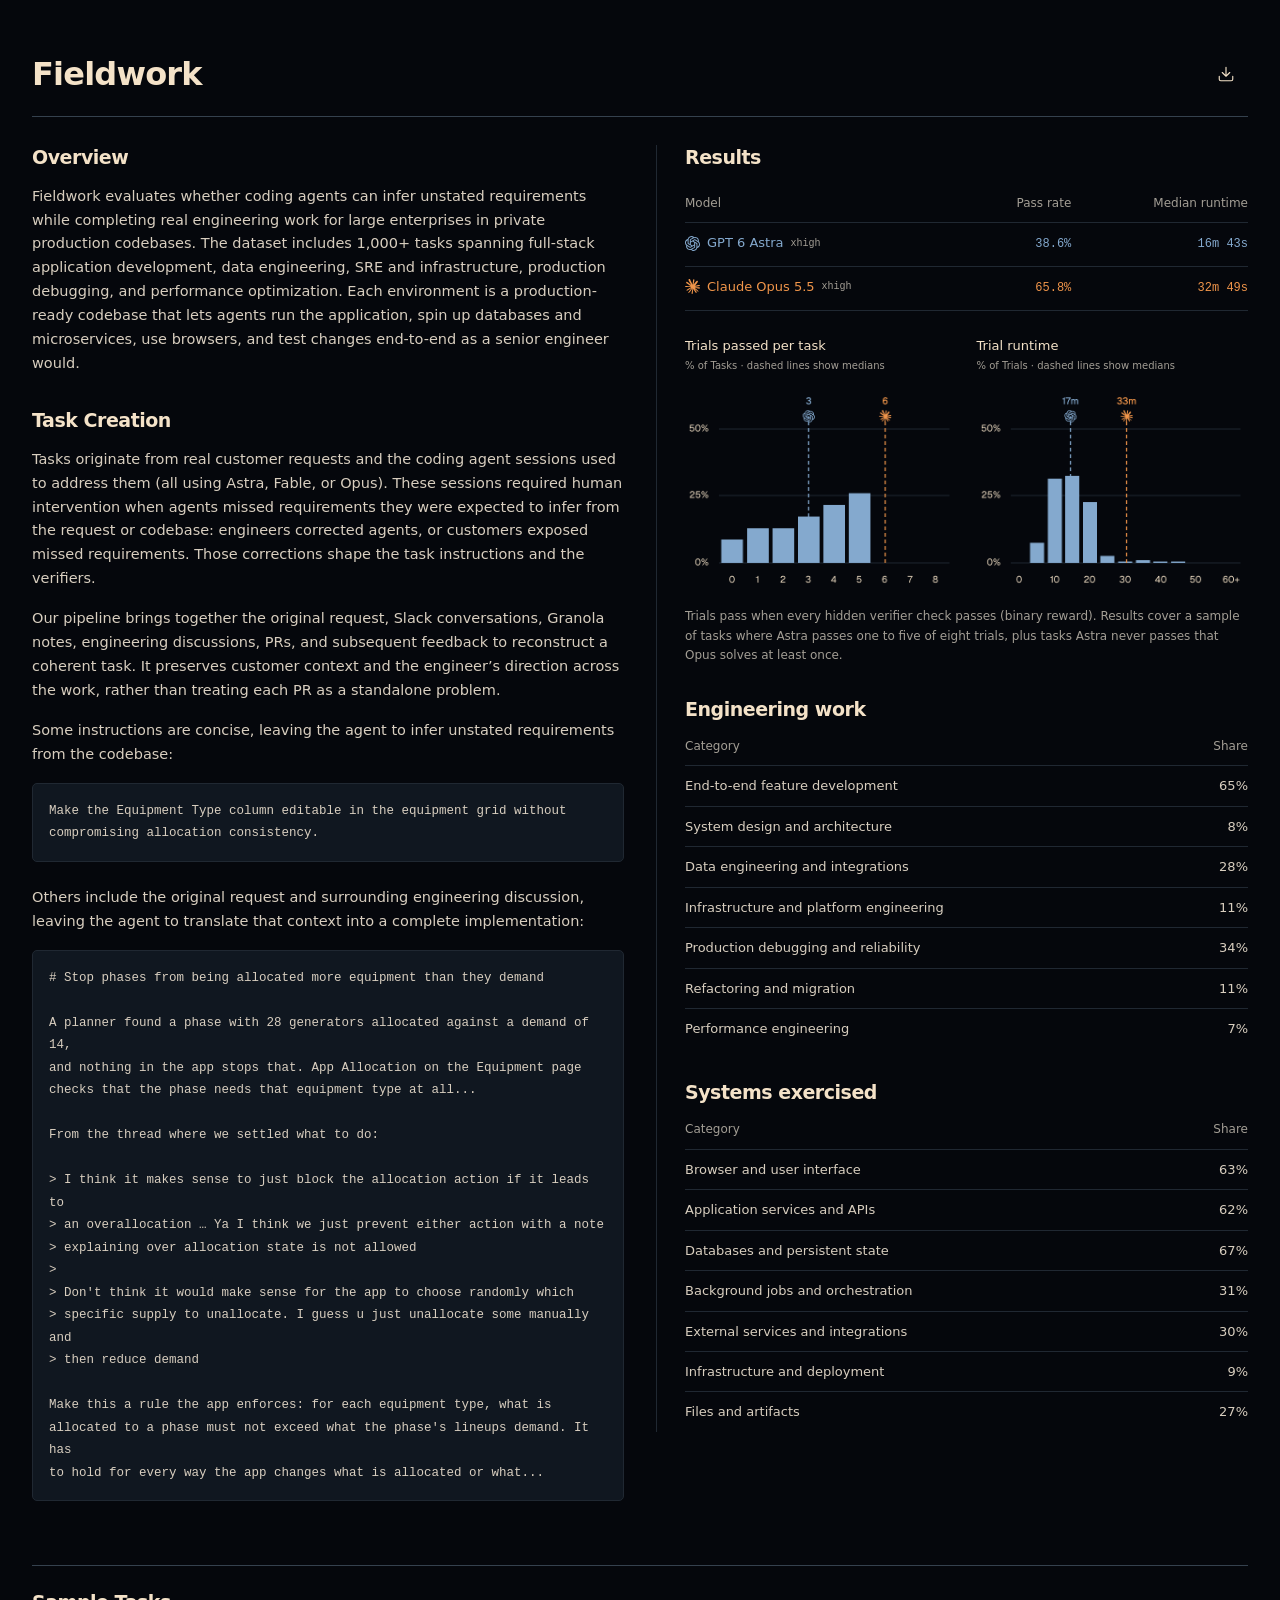
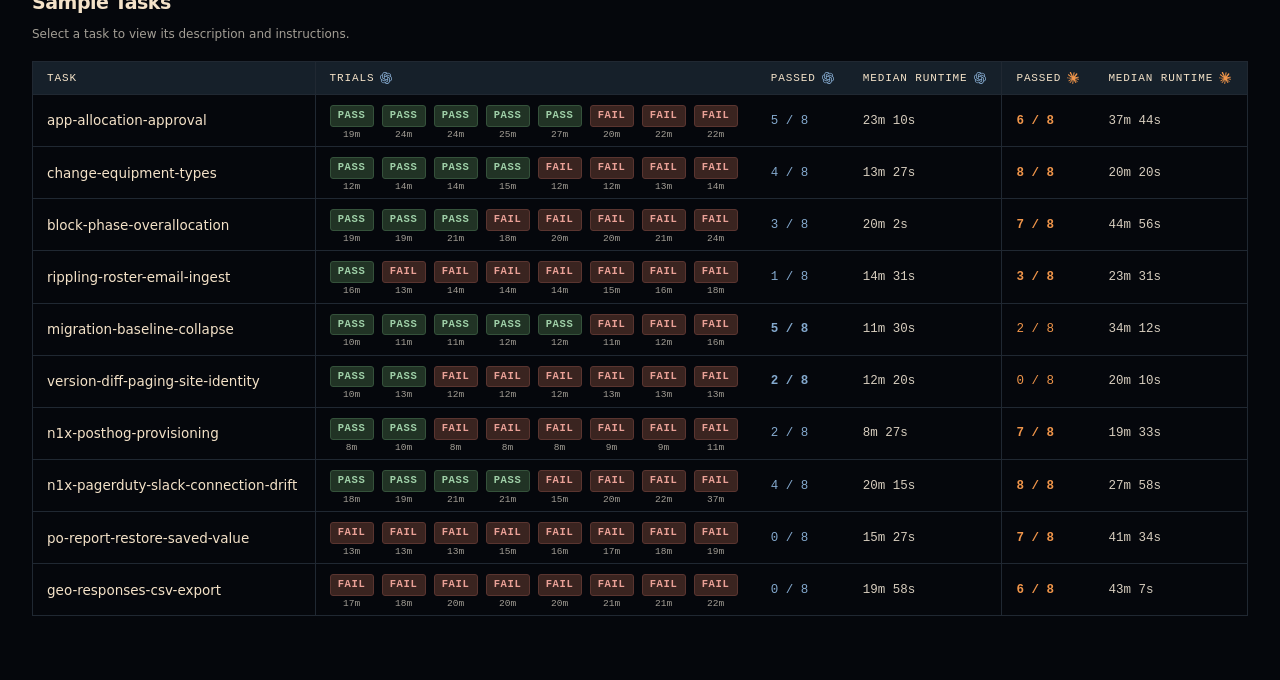
==== commit b196937d: "Add export" ====
--- a/fieldwork/index.html
+++ b/fieldwork/index.html
@@ -19,6 +19,11 @@
 body { margin: 0; background: var(--paper); color: var(--text); font: 14.5px/1.65 system-ui, sans-serif; }
 main { max-width: 1344px; margin: 0 auto; padding: 52px 32px 64px; }
 header { border-bottom: 1px solid var(--rule-strong); padding-bottom: 20px; }
+.report-header { display: flex; align-items: center; justify-content: space-between; gap: 16px; }
+.download-button { display: inline-flex; align-items: center; justify-content: center; flex-shrink: 0; width: 44px; height: 44px; padding: 0; border: 0; border-radius: 50%; background: transparent; color: var(--ink); cursor: pointer; }
+.download-button:hover { background: var(--panel); }
+.download-button:focus-visible { outline: 2px solid var(--astra); outline-offset: 3px; }
+.download-button svg { width: 18px; height: 18px; }
 h1,h2 { color: var(--ink); font-weight: 600; letter-spacing: -.025em; }
 h1 { margin: 0; font-size: 32px; line-height: 1.2; }
 h2 { margin: 0 0 14px; font-size: 19px; line-height: 1.35; }
@@ -163,7 +168,7 @@
   .dialog-body { padding: 20px 16px; }
 }
 @media print {
-  .task-dialog,.task-dialog::backdrop,.samples-hint { display: none !important; }
+  .task-dialog,.task-dialog::backdrop,.samples-hint,.download-button { display: none !important; }
   .task-open { text-decoration: none; }
   body.dialog-open { overflow: visible; }
 }
@@ -174,7 +179,12 @@
      nplus1/zendo/web/src/components/public. Charts are embedded from the PDF. -->
 <main>
   <article>
-    <header><h1>Fieldwork</h1></header>
+    <header class="report-header">
+      <h1>Fieldwork</h1>
+      <button class="download-button" type="button" aria-label="Save as PDF" title="Save as PDF">
+        <svg viewBox="0 0 24 24" fill="none" stroke="currentColor" stroke-width="1.5" stroke-linecap="round" stroke-linejoin="round" aria-hidden="true"><path d="M21 15v4a2 2 0 0 1-2 2H5a2 2 0 0 1-2-2v-4M7 10l5 5 5-5M12 15V3"/></svg>
+      </button>
+    </header>
     <div class="columns">
       <div>
         <section aria-labelledby="overview"><h2 id="overview">Overview</h2><p>Fieldwork evaluates whether coding agents can infer unstated requirements while completing real engineering work for large enterprises in private production codebases. The dataset includes 1,000+ tasks spanning full-stack application development, data engineering, SRE and infrastructure, production debugging, and performance optimization. Each environment is a production-ready codebase that lets agents run the application, spin up databases and microservices, use browsers, and test changes end-to-end as a senior engineer would.</p></section>
@@ -629,6 +639,7 @@
 
 <script>
 (() => {
+  document.querySelector('.download-button').addEventListener('click', () => window.print());
   const dialog = document.getElementById('task-dialog');
   const title = document.getElementById('task-dialog-title');
   const body = document.getElementById('task-dialog-body');
